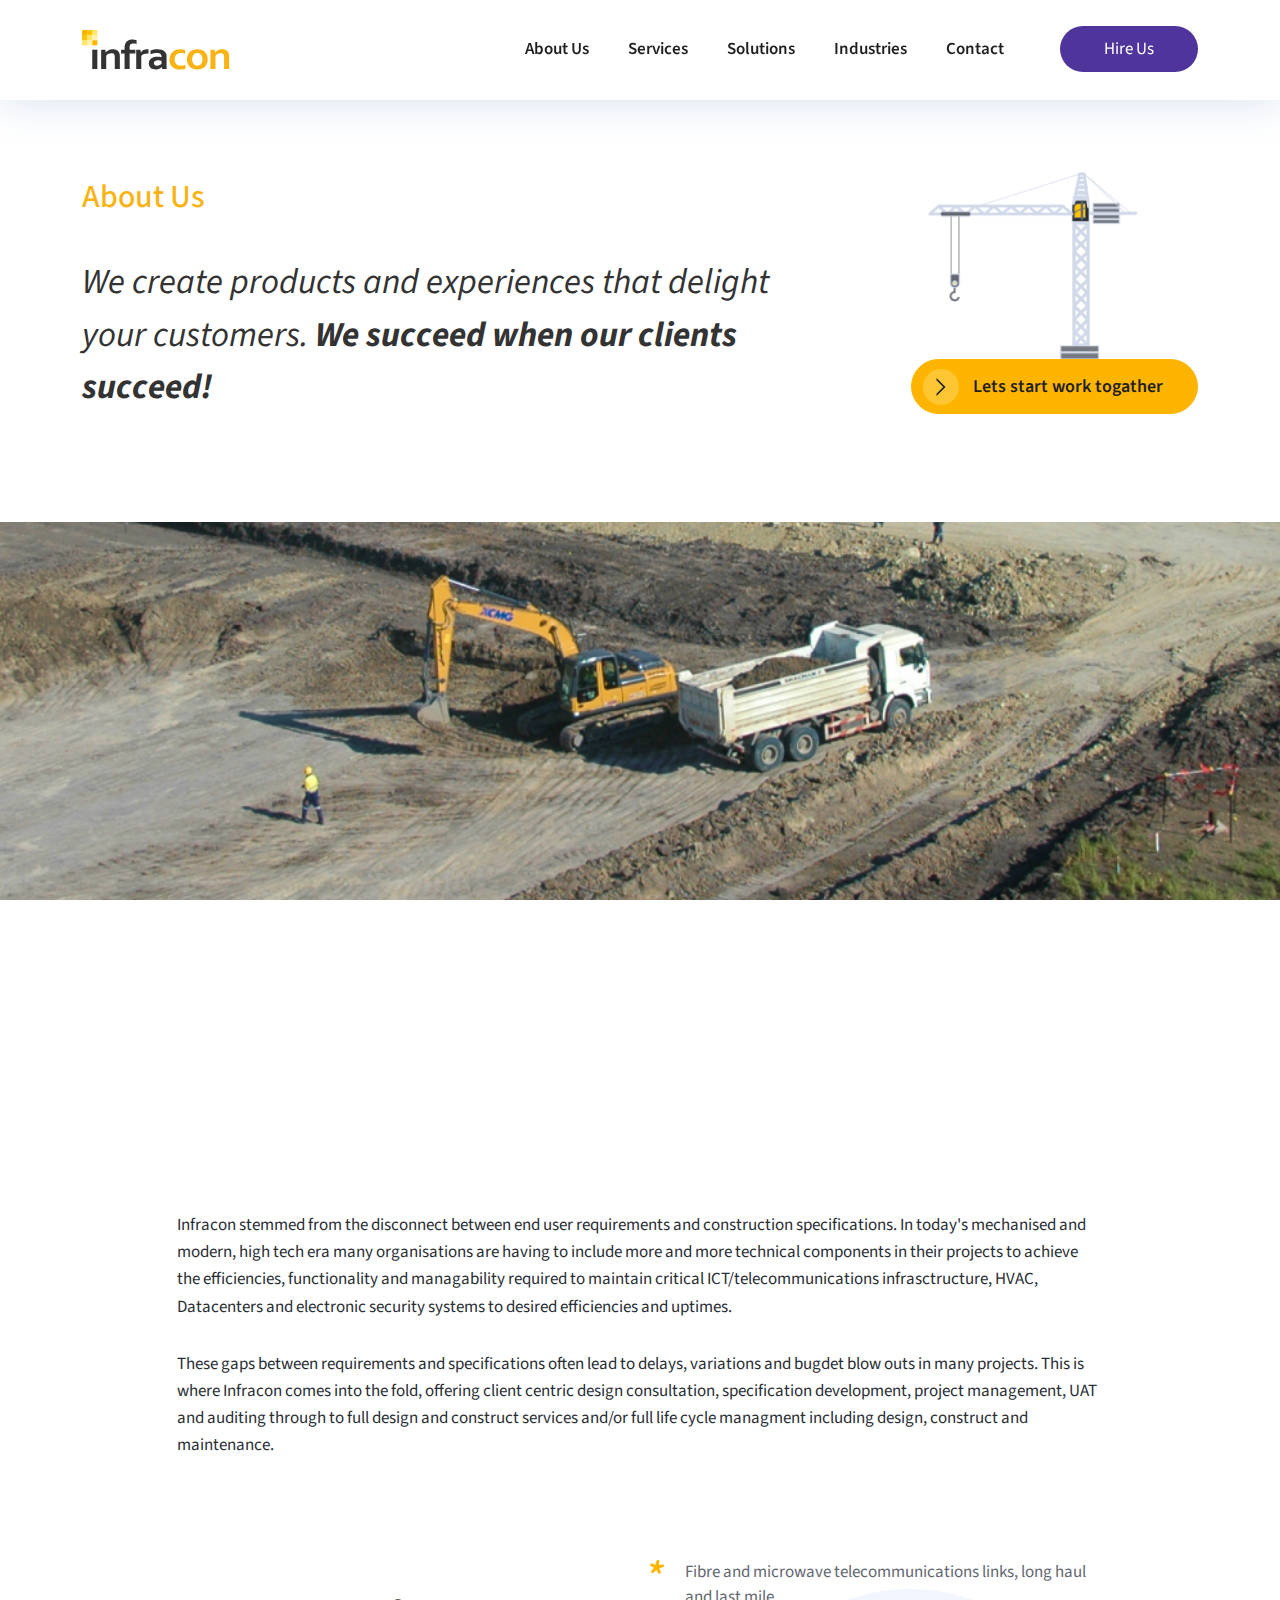
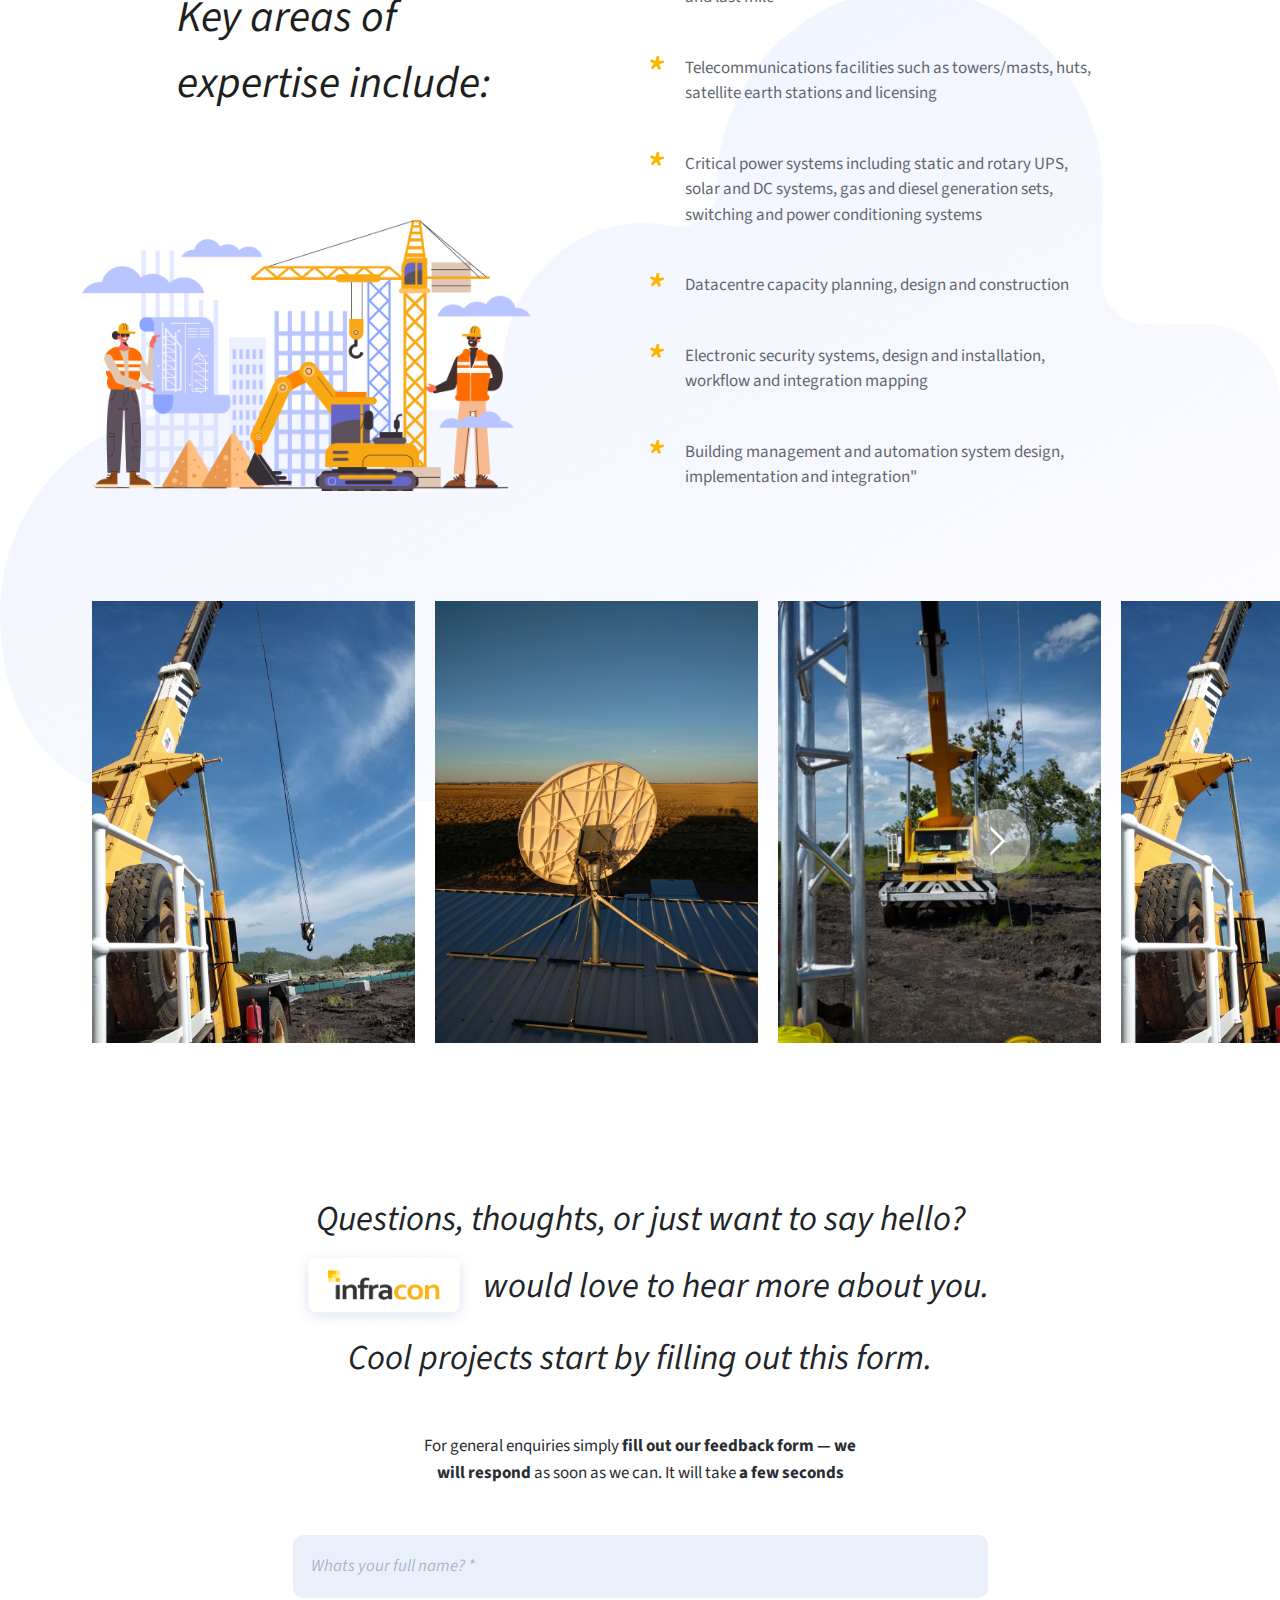
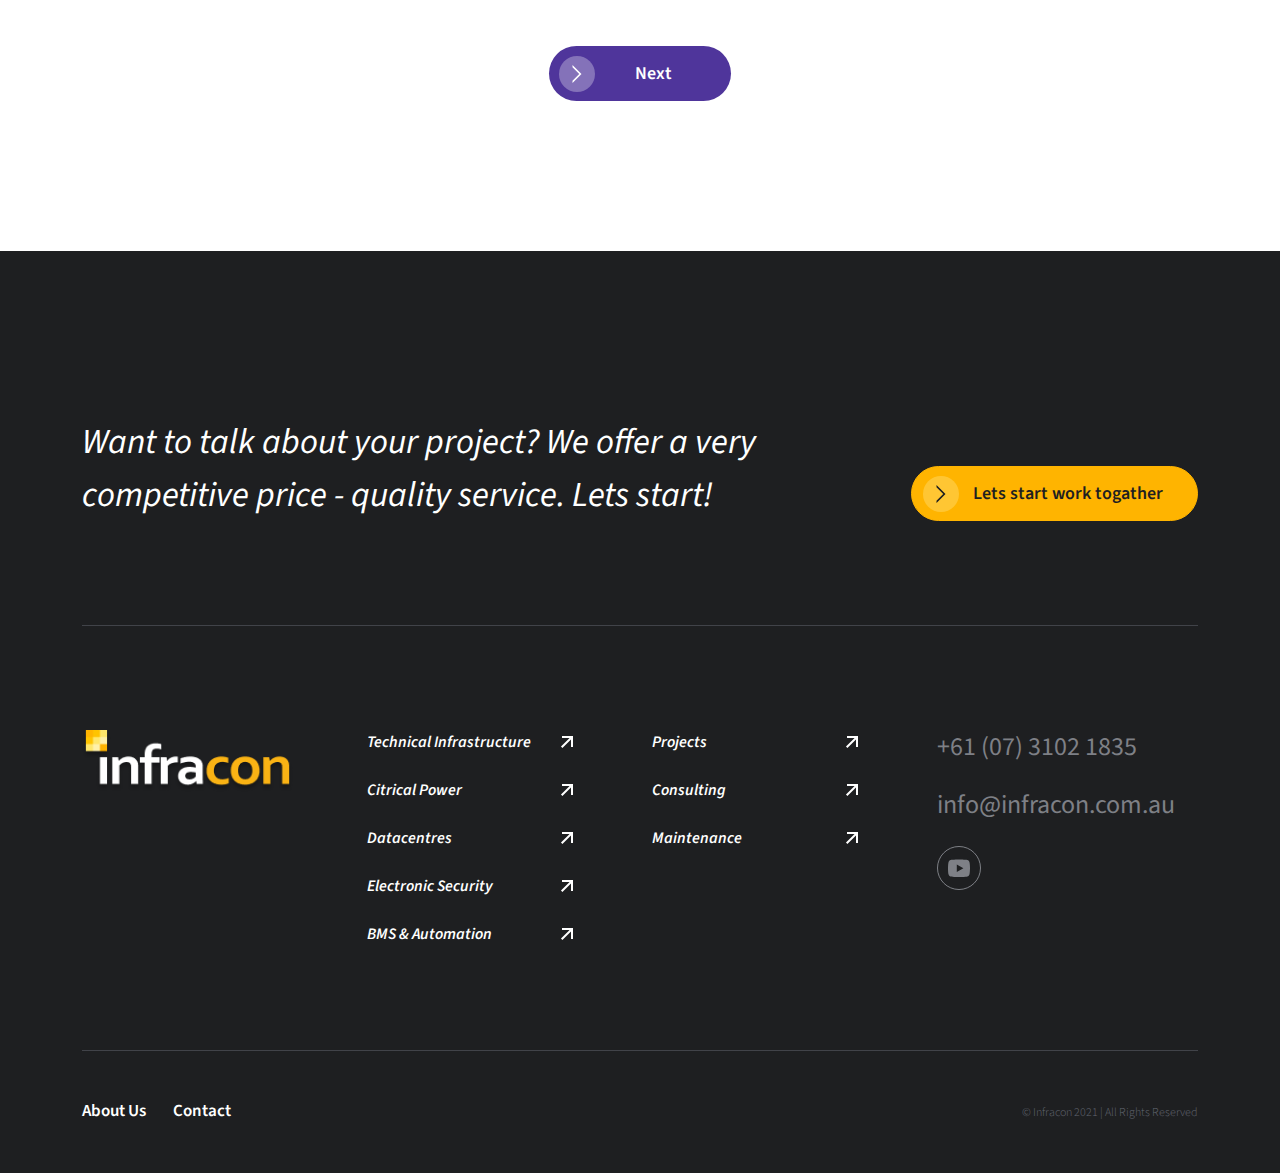
==== about.html @ 8c39ac5a "added sitemap" ====
<!DOCTYPE html>
<html lang="en">

<head>
  <meta charset="UTF-8">
  <meta http-equiv="X-UA-Compatible" content="IE=edge">
  <meta name="viewport" content="width=device-width, initial-scale=1.0">
  <title>Infracon</title>
  <link rel="stylesheet" href="css/bootstrap.min.css">
  <link rel="stylesheet" href="css/slick.css">
  <link rel="stylesheet" href="css/style.css">
</head>

<body id="top">

  <header class="header">
    <div class="container">
      <div class="row align-items-center">
        <div class="col-md-3 col-xl-4">
          <div class="header__logo">
            <a href="index.html">
              <img src="img/header_logo.svg" alt="logotype">
            </a>
          </div>
        </div>
        <div class="col-md-9 col-xl-8">
          <div class="menu__btn">
            <span class="menu__btn-line "></span>
          </div>
          <div class="header__right">
            <nav class="header__menu">
              <ul class="menu__list">
                <li><a href="about.html">About Us</a></li>
                <li class="menu-dropdown">
                  <a href="#">Services</a>
                  <ul class="dropdown-list">
                    <li>Services
                      <span>
                        We provide Technical Infrastructure Services. Effective work, visible results
                      </span>
                    </li>
                    <li><a href="#">Projects</a></li>
                    <li><a href="#">Consulting</a></li>
                    <li><a href="#">Maintenance</a></li>
                  </ul>
                </li>
                <li class="menu-dropdown">
                  <a href="#">Solutions</a>
                    <ul class="dropdown-list">
                      <li>
                        Solutions
                        <span>
                          We provide Technical Infrastructure Services. Effective work, visible results
                        </span>
                      </li>
                      <li><a href="#">Technical Infrastructure</a></li>
                      <li><a href="#">Citrical Power</a></li>
                      <li><a href="#">Datacentres</a></li>
                      <li><a href="#">Electronic Security</a></li>
                      <li><a href="#">BMS & Automation</a></li>
                    </ul>
                </li>
                <li class="menu-dropdown">
                  <a href="#">Industries</a>
                    <ul class="dropdown-list">
                      <li>Industries
                        <span>
                          We provide Technical Infrastructure Services. Effective work, visible results
                        </span>
                      </li>
                      <li><a href="#">Telco</a></li>
                      <li><a href="#">Government</a></li>
                      <li><a href="#">Facilities Management</a></li>
                      <li><a href="#">Construction</a></li>
                      <li><a href="#">Mining</a></li>
                    </ul>
                </li>
                <li><a href="contact.html">Contact</a></li>
              </ul>
            </nav>
            <div class="header__btn">
              <a href="#">Hire Us</a>
            </div>
          </div>
        </div>

      </div>

    </div>
  </header>

  <section class="about-main">
    <div class="container">
      <div class="about-main__info">
        <div class="row align-items-end">
          <div class="col-lg-8 col-xxl-9">
            <div class="about-main__title section__title">
              <h2>About us</h2>
            </div>
            <div class="about-main__subtitle section__subtitle">
              We create products and experiences that delight your customers. <b>We succeed when our clients
                succeed!</b>
            </div>
          </div>
          <div class="col-lg-4 col-xxl-3">
            <div class="about-main__btn">
              <img class="about-main__image" src="img/btn_img.png" alt="image">
              <a href="#" class="yellow-btn">
                <img src="img/arrow_btn_yellow.svg" alt="arrow">
                Lets start work togather
              </a>
            </div>
          </div>
        </div>
      </div>
    </div>
    <div class="about-main__bg" style="background-image: url(img/about-main__bg.jpg);">
    </div>
  </section>

<div class="about-info">
    <img src="img/about_info_pos.png" alt="img" class="about-info__pos">
    <div class="container">
      <div class="row justify-content-center">
        <div class="col-lg-10 col-xxl-8">
          <div class="about-info__text">
            <p>
              Infracon stemmed from the disconnect between end user requirements and construction specifications. In
              today's mechanised and modern, high tech era many organisations are having to include more and more
              technical components in their projects to achieve the efficiencies, functionality and managability
              required to maintain critical ICT/telecommunications infrasctructure, HVAC, Datacenters and electronic
              security systems to desired efficiencies and uptimes.
            </p>
            <p>
              These gaps between requirements and specifications often lead to delays, variations and bugdet blow outs
              in many projects.
              This is where Infracon comes into the fold, offering client centric design consultation, specification
              development, project management, UAT and auditing through to full design and construct services and/or
              full life cycle managment including design, construct and maintenance.
            </p>
          </div>
        </div>
      </div>
      <div class="row align-items-end">
        <div class="col-lg-1 col-xxl-2">
          <div class="about-info__img">
            <img src="img/about__info_img.png" alt="img">
          </div>
        </div>
        <div class="col-lg-10 col-xxl-8">
          <div class="about-info__content">
            <div class="about-info__title">
              <h2>Key areas of expertise include:</h2>
            </div>
            <div class="about-info__list">
              <ul>
                <li>
                  <svg width="14" height="14" viewBox="0 0 14 14" fill="none" xmlns="http://www.w3.org/2000/svg">
                    <path d="M2.64396 13.4847L0.823529 11.8098L3.94427 7.77301L0 5.53988L1.08359 3.30675L5.50464 4.72393L6.76161 0L9.27554 0.171779L8.92879 5.02454L13.6099 4.42331L14 6.82822L9.36223 8.33129L11.0093 12.7117L8.75542 14L6.28483 10.092L2.64396 13.4847Z" fill="#FFB400"/>
                    </svg>
                  <span>Fibre and microwave telecommunications links, long haul and last mile</span>
                </li>
                <li>
                  <svg width="14" height="14" viewBox="0 0 14 14" fill="none" xmlns="http://www.w3.org/2000/svg">
                    <path d="M2.64396 13.4847L0.823529 11.8098L3.94427 7.77301L0 5.53988L1.08359 3.30675L5.50464 4.72393L6.76161 0L9.27554 0.171779L8.92879 5.02454L13.6099 4.42331L14 6.82822L9.36223 8.33129L11.0093 12.7117L8.75542 14L6.28483 10.092L2.64396 13.4847Z" fill="#FFB400"/>
                    </svg>
                  <span>Telecommunications facilities such as towers/masts, huts, satellite earth stations and licensing</span>
                </li>
                <li>
                  <svg width="14" height="14" viewBox="0 0 14 14" fill="none" xmlns="http://www.w3.org/2000/svg">
                    <path d="M2.64396 13.4847L0.823529 11.8098L3.94427 7.77301L0 5.53988L1.08359 3.30675L5.50464 4.72393L6.76161 0L9.27554 0.171779L8.92879 5.02454L13.6099 4.42331L14 6.82822L9.36223 8.33129L11.0093 12.7117L8.75542 14L6.28483 10.092L2.64396 13.4847Z" fill="#FFB400"/>
                    </svg>
                  <span>Critical power systems including static and rotary UPS, solar and DC systems, gas and diesel generation sets, switching and power conditioning systems</span>
                </li>
                <li>
                  <svg width="14" height="14" viewBox="0 0 14 14" fill="none" xmlns="http://www.w3.org/2000/svg">
                    <path d="M2.64396 13.4847L0.823529 11.8098L3.94427 7.77301L0 5.53988L1.08359 3.30675L5.50464 4.72393L6.76161 0L9.27554 0.171779L8.92879 5.02454L13.6099 4.42331L14 6.82822L9.36223 8.33129L11.0093 12.7117L8.75542 14L6.28483 10.092L2.64396 13.4847Z" fill="#FFB400"/>
                    </svg>
                  <span>Datacentre capacity planning, design and construction</span>
                </li>
                <li>
                  <svg width="14" height="14" viewBox="0 0 14 14" fill="none" xmlns="http://www.w3.org/2000/svg">
                    <path d="M2.64396 13.4847L0.823529 11.8098L3.94427 7.77301L0 5.53988L1.08359 3.30675L5.50464 4.72393L6.76161 0L9.27554 0.171779L8.92879 5.02454L13.6099 4.42331L14 6.82822L9.36223 8.33129L11.0093 12.7117L8.75542 14L6.28483 10.092L2.64396 13.4847Z" fill="#FFB400"/>
                    </svg>
                  <span>Electronic security systems, design and installation, workflow and integration mapping</span>
                </li>
                <li>
                  <svg width="14" height="14" viewBox="0 0 14 14" fill="none" xmlns="http://www.w3.org/2000/svg">
                    <path d="M2.64396 13.4847L0.823529 11.8098L3.94427 7.77301L0 5.53988L1.08359 3.30675L5.50464 4.72393L6.76161 0L9.27554 0.171779L8.92879 5.02454L13.6099 4.42331L14 6.82822L9.36223 8.33129L11.0093 12.7117L8.75542 14L6.28483 10.092L2.64396 13.4847Z" fill="#FFB400"/>
                    </svg>
                  <span>Building management and automation system design, implementation and integration"</span>
                </li>
              </ul>
            </div>
          </div>
        </div>
      </div>
    </div>
  </div>

  <section class="about-info__slider">
    <div class="slider__wrapper">
      <div class="slider__inner">
        <div class="slider__item">
          <a href="#">
            <img src="img/slider_item1.jpg" alt="image">
          </a>
        </div>
        <div class="slider__item">
          <a href="#">
            <img src="img/slider_item2.jpg" alt="image">
          </a>
        </div>
        <div class="slider__item">
          <a href="#">
            <img src="img/slider_item3.jpg" alt="image">
          </a>
        </div>
        <div class="slider__item">
          <a href="#">
            <img src="img/slider_item1.jpg" alt="image">
          </a>
        </div>
        <div class="slider__item">
          <a href="#">
            <img src="img/slider_item2.jpg" alt="image">
          </a>
        </div>
        <div class="slider__item">
          <a href="#">
            <img src="img/slider_item3.jpg" alt="image">
          </a>
        </div>
        <div class="slider__item">
          <a href="#">
            <img src="img/slider_item1.jpg" alt="image">
          </a>
        </div>
        <div class="slider__item">
          <a href="#">
            <img src="img/slider_item2.jpg" alt="image">
          </a>
        </div>
        <div class="slider__item">
          <a href="#">
            <img src="img/slider_item3.jpg" alt="image">
          </a>
        </div>
        <div class="slider__item">
          <a href="#">
            <img src="img/slider_item1.jpg" alt="image">
          </a>
        </div>
        <div class="slider__item">
          <a href="#">
            <img src="img/slider_item2.jpg" alt="image">
          </a>
        </div>
        <div class="slider__item">
          <a href="#">
            <img src="img/slider_item3.jpg" alt="image">
          </a>
        </div>
      </div>
    </div>
  </section>

<section class="about-contact">
    <div class="container">
      <div class="about-contact__inner">
        <div class="about-contact__subtitle section__subtitle">
          Questions, thoughts, or just want to say hello? 
          <img src="img/about_logo.png" alt="logotype" class="about__logo">
          would love to hear more about you. Cool projects start by filling out this form.
        </div>
        <div class="about-contact__text">
          For general enquiries simply <b>fill out our feedback form — we will respond</b> as soon as we can. It will take <b>a few seconds</b>
        </div>
        <div class="about-contact__form">
          <form action="">
            <input type="text" placeholder="Whats your full name? *">
            <button class="about-contact__btn">
              <img src="img/arrow_btn_violet.svg" alt="arrow">
              Next
            </button>
          </form>
        </div>
      </div>
    </div>
  </section> 


  <section class="footer">
    <div class="container">
      <div class="footer__info">
        <div class="row align-items-end">
          <div class="col-lg-8 col-xxl-9">
            <div class="footer__subtitle section__subtitle">
              Want to talk about your project? We offer a very competitive price - quality service. Lets start!
            </div>
          </div>
          <div class="col-lg-4 col-xxl-3">
            <div class="footer__btn">
              <a href="#" class="yellow-btn">
                <img src="img/arrow_btn_yellow.svg" alt="arrow">
                Lets start work togather
              </a>
            </div>
          </div>
        </div>
      </div>
      <div class="footer__content">
        <div class="row ">
          <div class="col-sm-6 col-lg-3">
            <div class="footer__logo">
              <a href="index.html">
                <img src="img/footer_logo.png" alt="logo">
              </a>
            </div>
          </div>
          <div class="col-sm-6 col-lg-3">
            <ul class="footer__solutions">
              <li>
                <a href="#">Technical Infrastructure
                  <svg width="24" height="24" viewBox="0 0 24 24" fill="none" xmlns="http://www.w3.org/2000/svg">
                    <path d="M16.0054 9.414L7.39838 18.021L5.98438 16.607L14.5904 8H7.00538V6H18.0054V17H16.0054V9.414Z"
                      fill="white" />
                  </svg>
                </a>
              </li>
              <li>
                <a href="#">Citrical Power
                  <svg width="24" height="24" viewBox="0 0 24 24" fill="none" xmlns="http://www.w3.org/2000/svg">
                    <path d="M16.0054 9.414L7.39838 18.021L5.98438 16.607L14.5904 8H7.00538V6H18.0054V17H16.0054V9.414Z"
                      fill="white" />
                  </svg>
                </a>
              </li>
              <li>
                <a href="#">Datacentres
                  <svg width="24" height="24" viewBox="0 0 24 24" fill="none" xmlns="http://www.w3.org/2000/svg">
                    <path d="M16.0054 9.414L7.39838 18.021L5.98438 16.607L14.5904 8H7.00538V6H18.0054V17H16.0054V9.414Z"
                      fill="white" />
                  </svg>
                </a>
              </li>
              <li>
                <a href="#">Electronic Security
                  <svg width="24" height="24" viewBox="0 0 24 24" fill="none" xmlns="http://www.w3.org/2000/svg">
                    <path d="M16.0054 9.414L7.39838 18.021L5.98438 16.607L14.5904 8H7.00538V6H18.0054V17H16.0054V9.414Z"
                      fill="white" />
                  </svg>
                </a>
              </li>
              <li>
                <a href="#"> BMS & Automation
                  <svg width="24" height="24" viewBox="0 0 24 24" fill="none" xmlns="http://www.w3.org/2000/svg">
                    <path d="M16.0054 9.414L7.39838 18.021L5.98438 16.607L14.5904 8H7.00538V6H18.0054V17H16.0054V9.414Z"
                      fill="white" />
                  </svg>
                </a>
              </li>
            </ul>
          </div>
          <div class="col-sm-6 col-lg-3 ">
            <ul class="footer__services">
              <li>
                <a href="#">Projects
                  <svg width="24" height="24" viewBox="0 0 24 24" fill="none" xmlns="http://www.w3.org/2000/svg">
                    <path d="M16.0054 9.414L7.39838 18.021L5.98438 16.607L14.5904 8H7.00538V6H18.0054V17H16.0054V9.414Z"
                      fill="white" />
                  </svg>
                </a>
              </li>
              <li>
                <a href="#">Consulting
                  <svg width="24" height="24" viewBox="0 0 24 24" fill="none" xmlns="http://www.w3.org/2000/svg">
                    <path d="M16.0054 9.414L7.39838 18.021L5.98438 16.607L14.5904 8H7.00538V6H18.0054V17H16.0054V9.414Z"
                      fill="white" />
                  </svg>
                </a>
              </li>
              <li>
                <a href="#"> Maintenance
                  <svg width="24" height="24" viewBox="0 0 24 24" fill="none" xmlns="http://www.w3.org/2000/svg">
                    <path d="M16.0054 9.414L7.39838 18.021L5.98438 16.607L14.5904 8H7.00538V6H18.0054V17H16.0054V9.414Z"
                      fill="white" />
                  </svg>
                </a>
              </li>
            </ul>
          </div>
          <div class="col-sm-6 col-lg-3">
            <div class="footer__contacts">
              <div class="footer__phone">
                <a href="tel:+610731021835">+61 (07) 3102 1835</a>
              </div>
              <div class="footer__mail">
                <a href="mailto:info@infracon.com.au">info@infracon.com.au</a>
              </div>
              <div class="footer__social">
                <a href="#" class="footer__youtube">
                  <svg width="44" height="44" viewBox="0 0 44 44" fill="none" xmlns="http://www.w3.org/2000/svg">
                    <g clip-path="url(#clip0_28:1164)">
                      <path
                        d="M32.4973 16.1926C33 18.1528 33 22.2448 33 22.2448C33 22.2448 33 26.3368 32.4973 28.297C32.2179 29.3805 31.4006 30.233 30.3655 30.5212C28.4856 31.0448 22 31.0448 22 31.0448C22 31.0448 15.5177 31.0448 13.6345 30.5212C12.595 30.2286 11.7788 29.3772 11.5027 28.297C11 26.3368 11 22.2448 11 22.2448C11 22.2448 11 18.1528 11.5027 16.1926C11.7821 15.1091 12.5994 14.2566 13.6345 13.9684C15.5177 13.4448 22 13.4448 22 13.4448C22 13.4448 28.4856 13.4448 30.3655 13.9684C31.405 14.261 32.2212 15.1124 32.4973 16.1926ZM19.8 26.0948L26.4 22.2448L19.8 18.3948V26.0948Z"
                        fill="#7E8086" />
                    </g>
                    <circle cx="22" cy="22" r="21.5" stroke="#7E8086" />
                    <defs>
                      <clipPath id="clip0_28:1164">
                        <rect width="29.3333" height="29.3333" fill="white" transform="translate(7.33203 7.3335)" />
                      </clipPath>
                    </defs>
                  </svg>
                </a>
              </div>
            </div>

          </div>
        </div>
      </div>
      <div class="footer__copy">
        <div class="footer__copy-links">
          <a href="about.html">About Us</a>
          <a href="contact.html">Contact</a>
        </div>
        <div class="footer__copy-text">
          <span>© Infracon 2021 | All Rights Reserved</span>
        </div>
      </div>

    </div>

  </section>


  <div class="back-top">
    <a href="#top">
      <img src="img/arrow__up.svg" alt="up">
    </a>
  </div>




  <script src="js/jquery.js"></script>
  <script src="js/slick.min.js"></script>
  <script src="js/main.js"></script>
</body>

</html>
---- css/style.css ----
@import url("https://fonts.googleapis.com/css2?family=Oswald:wght@400;600&family=Source+Sans+Pro:ital,wght@0,400;0,600;0,700;1,400&display=swap");html{-webkit-box-sizing:border-box;box-sizing:border-box}*,:after,:before{-webkit-box-sizing:inherit;box-sizing:inherit}body,html{height:100%}a{text-decoration:none}button:focus,input:focus{outline:transparent}li,ul{margin:0;padding:0;list-style:none}h1,h2,h3,h4,h5,h6,li,ol,p,ul{margin:0;padding:0}body{position:relative;overflow-x:hidden;min-width:320px;max-width:100vw;font-family:"Source Sans Pro",sans-serif;font-style:normal;font-weight:normal;background:#fff}.section__title{font-weight:600;font-size:24px;line-height:36px;color:#fab314;text-transform:capitalize}.section__subtitle{font-style:italic;font-weight:normal;font-size:44px;line-height:160%}.yellow-btn{font-weight:600;font-size:18px;line-height:150%;color:#1e1f21;padding:13px 34px 13px 61px;background:#ffb400;border:1px solid #ffb400;-webkit-box-sizing:border-box;box-sizing:border-box;border-radius:50px;position:relative;-webkit-transition:0.3s;transition:0.3s}.yellow-btn:hover{color:#1e1f21;background:rgba(255,180,0,0.8)}.yellow-btn img{position:absolute;left:11px;top:9px;width:36px;height:36px}.violet-btn{font-weight:600;font-size:18px;line-height:150%;color:#fff;padding:13px 34px 13px 61px;background:#585191;border:1px solid #585191;-webkit-box-sizing:border-box;box-sizing:border-box;border-radius:50px;position:relative;-webkit-transition:0.3s;transition:0.3s}.violet-btn:hover{color:#fff;background:rgba(88,81,145,0.8)}.violet-btn img{position:absolute;left:11px;top:9px;width:36px;height:36px}.header{height:100px;display:-webkit-box;display:-ms-flexbox;display:flex;-webkit-box-align:center;-ms-flex-align:center;align-items:center;background-color:#fff;-webkit-filter:drop-shadow(0px 4px 20px rgba(16,77,158,0.15));filter:drop-shadow(0px 4px 20px rgba(16,77,158,0.15));position:relative;z-index:90}.header__logo img{width:148px;height:auto}.menu__btn{display:none}.header__menu{padding-right:56px}.header__right{display:-webkit-box;display:-ms-flexbox;display:flex;-webkit-box-pack:end;-ms-flex-pack:end;justify-content:flex-end;-webkit-box-align:center;-ms-flex-align:center;align-items:center}.menu__list li{display:inline-block}.menu__list li+li{padding-left:36px}.menu__list li a{font-weight:600;font-size:17px;line-height:150%;color:#1e1f21;-webkit-transition:0.3s;transition:0.3s}.menu__list li a:hover{color:#4f359b}.header__btn a{font-size:17px;line-height:150%;color:#ffffff;padding:11px 44px;background:#4f359b;-webkit-box-sizing:border-box;box-sizing:border-box;border-radius:25px;-webkit-transition:0.3s;transition:0.3s;position:relative;z-index:4}.header__btn a:hover{opacity:0.7}.menu-dropdown{position:relative}.menu-dropdown .dropdown-list{display:none;padding:40px 35px 20px;background:#ffffff;width:300px;height:auto;overflow:hidden;position:absolute;z-index:3;top:20px;left:0;font-weight:600;font-size:17px;line-height:150%;color:#1e1f21;-webkit-transition:0.6s;transition:0.6s;cursor:default}.menu-dropdown .dropdown-list:hover{display:block}.menu-dropdown .dropdown-list a{font-weight:600;font-size:17px;line-height:150%;color:#1e1f21}.menu-dropdown .dropdown-list span{cursor:default;display:block;font-size:14px;line-height:150%;color:#636771;border-bottom:1px solid #636771;padding:12px 0}.menu-dropdown .dropdown-list li{display:block}.menu-dropdown .dropdown-list li+li{padding-top:20px;padding-left:0}.menu-dropdown:hover .dropdown-list{display:block}.main__bg-slider{width:100%}.main__bg-slider img{width:100%;height:700px}.main{position:relative;z-index:2}.content__slider-wrapper{position:absolute;top:0;left:50%;-webkit-transform:translateX(-50%);transform:translateX(-50%)}.main__item{width:100%;background-size:cover;background-repeat:no-repeat;height:700px;padding-top:173px}.main__item-title h1{font-weight:bold;font-size:84px;line-height:140%;color:#ffffff;max-width:577px}.main__item-box{display:-webkit-box;display:-ms-flexbox;display:flex;-webkit-box-pack:end;-ms-flex-pack:end;justify-content:flex-end}.main__box-wrapper{width:100%;max-width:455px}.main__item-text{font-weight:600;font-size:22px;line-height:33px;color:#ffffff;margin-bottom:36px}.main__item-links{width:100%;display:-webkit-box;display:-ms-flexbox;display:flex;-webkit-box-pack:justify;-ms-flex-pack:justify;justify-content:space-between}.main__item-contact{font-weight:600;font-size:18px;line-height:150%;color:#ffffff;padding:12px 45px;border:1px solid #ffffff;border-radius:50px;-webkit-transition:0.3s;transition:0.3s}.main__item-contact:hover{color:#fff;background-color:rgba(255,255,255,0.3)}.slick-dots{position:absolute;bottom:0;left:0;height:50px}.slick-dots li{display:inline-block;position:relative;width:20px;height:20px}.slick-dots li+li{margin-left:20px}.slick-dots li button{opacity:0}.slick-dots li:after{position:absolute;content:"";width:7px;height:7px;top:50%;left:50%;background-color:rgba(255,255,255,0.5);border-radius:50%;cursor:pointer}.slick-dots .slick-active:after{background-color:white}.slick-dots .slick-active:before{content:"";position:absolute;top:3px;left:3px;width:21px;height:21px;border-radius:50%;border:2px solid #fff;border-right:2px solid rgba(255,255,255,0.5);-webkit-transform:rotate(-45deg);transform:rotate(-45deg)}.services{padding-top:60px;background:#ffffff;position:relative}.services__position{position:absolute;top:-450px;left:0}.services__inner{text-align:center}.services__title{margin-bottom:40px}.services__subtitle{color:#000000}.services__item{max-width:453px;width:100%;height:520px;background:#ffffff;-webkit-box-shadow:0px 4px 20px rgba(16,77,158,0.15);box-shadow:0px 4px 20px rgba(16,77,158,0.15);text-align:center}.services__item-img{height:275px;display:-webkit-box;display:-ms-flexbox;display:flex;-webkit-box-align:end;-ms-flex-align:end;align-items:flex-end;-webkit-box-pack:center;-ms-flex-pack:center;justify-content:center;margin-bottom:65px}.services__item-img img{max-width:280px;height:auto}.services__item-name{font-family:"Oswald",sans-serif;font-style:normal;font-weight:500;font-size:28px;line-height:42px;color:#000000;margin-bottom:42px}.services__item-btn a{padding:11px 72px;font-weight:600;font-size:17px;line-height:150%;color:#4f359b;border:1px solid #4f359b;border-radius:25px;-webkit-transition:0.3s;transition:0.3s}.services__item-btn a:hover{background:#4f359b;color:#fff}.item__wrapper{position:relative;height:520px}.item:nth-child(2n) .services__item{position:absolute;top:75px}.item:nth-child(odd) .services__item{position:absolute;top:180px}.solutions{padding-top:300px;padding-bottom:65px;background-color:#eaf0f9}.solutions__info{margin-bottom:85px;min-height:214px}.solutions__title{margin-bottom:40px}.solutions__subtitle{max-width:1020px;color:#585191}.solutions__btn{height:214px;display:-webkit-box;display:-ms-flexbox;display:flex;-webkit-box-align:end;-ms-flex-align:end;align-items:end;-webkit-box-pack:end;-ms-flex-pack:end;justify-content:end}.solutions__item{padding-left:28px;position:relative;margin-bottom:55px;max-width:453px}.solutions__item:before{content:"";position:absolute;top:12px;left:0;width:12px;height:12px;border:2px solid #ffc400}.solutions__item-title{font-family:"Oswald",sans-serif;font-style:normal;font-weight:normal;font-size:24px;line-height:150%;color:#292d34;margin-bottom:24px}.solutions__item-text{font-size:16px;line-height:150%;color:#636771;margin-bottom:24px}.solutions__item-btn{display:-webkit-box;display:-ms-flexbox;display:flex;-webkit-box-align:center;-ms-flex-align:center;align-items:center;-webkit-box-pack:justify;-ms-flex-pack:justify;justify-content:space-between}.solutions__item-btn:hover img{-webkit-transform:rotate(45deg);transform:rotate(45deg)}.solutions__item-btn:hover span{opacity:0.7}.solutions__item-btn img{width:24px;height:24px;background-repeat:no-repeat;background-size:cover;-webkit-transition:all 0.3s;transition:all 0.3s}.solutions__item-btn span{font-weight:700;font-size:16px;line-height:150%;color:#585191;-webkit-transition:all 0.3s;transition:all 0.3s}.slider{background-color:#eaf0f9;position:relative}.slider:after{content:"";position:absolute;width:100%;height:275px;bottom:0px;background-color:#fff}.slider__inner{position:relative;z-index:3}.slider__item a{width:453px}.slider__item img{width:100%;height:auto;padding:0 10px;background-size:cover}.slider_next{position:absolute;outline:none;border:none;top:45%;right:20%;width:84px;height:84px;z-index:5;background:none;background-image:url(../img/arrow.png)}.about{background-color:#fff}.about__inner{padding:120px 0;text-align:center;max-width:937px;margin:0 auto}.about__title{margin-bottom:36px}.about__subtitle{color:#000000;margin-bottom:35px}.about__subtitle img{float:inherit;width:184px;height:auto}.about__text{margin-bottom:84px;font-size:17px;line-height:160%;color:#000000}.about__btn a{font-weight:600;font-size:17px;line-height:150%;color:#4f359b;border:1px solid #4f359b;padding:11px 67px;border-radius:25px;margin:0 auto;-webkit-transition:0.3s;transition:0.3s}.about__btn a:hover{background:#4f359b;color:#fff}.industries{padding-bottom:120px}.industries__info{margin-bottom:85px;min-height:214px}.industries__title{margin-bottom:40px}.industries__subtitle{max-width:1020px;color:#333333}.industries__btn{height:214px;display:-webkit-box;display:-ms-flexbox;display:flex;-webkit-box-align:end;-ms-flex-align:end;align-items:end;-webkit-box-pack:end;-ms-flex-pack:end;justify-content:end}.industries__content{display:-webkit-box;display:-ms-flexbox;display:flex;-ms-flex-wrap:wrap;flex-wrap:wrap}.industries__item{text-align:center;width:20%;border-left:1px solid rgba(99,103,113,0.2)}.industries__item .industries__item-link{-webkit-transition:0.3s;transition:0.3s}.industries__item:last-child{border-right:1px solid rgba(99,103,113,0.2)}.industries__item:hover .industries__item-link{-webkit-transform:rotate(45deg);transform:rotate(45deg)}.industries__item-img{margin-bottom:36px}.industries__item-img img{width:64px;height:auto;margin:0 auto}.industries__item-name{font-weight:bold;font-size:21px;line-height:150%;color:#1e1f21;margin-bottom:23px}.industries__item-link img{width:24px;height:auto}.footer{padding-top:130px;background:#1e1f21}.footer__info{margin-bottom:104px}.footer__subtitle{color:#ffffff;max-width:1000px}.footer__btn{height:140px;display:-webkit-box;display:-ms-flexbox;display:flex;-webkit-box-align:end;-ms-flex-align:end;align-items:end;-webkit-box-pack:end;-ms-flex-pack:end;justify-content:end}.footer__content{padding:104px 0;border-top:1px solid rgba(99,103,113,0.5);border-bottom:1px solid rgba(99,103,113,0.5)}.footer__logo img{width:211px;height:auto;background-size:cover}.footer__services,.footer__solutions{width:212px}.footer__services li+li,.footer__solutions li+li{padding-top:24px}.footer__services a,.footer__solutions a{width:100%;display:-webkit-box;display:-ms-flexbox;display:flex;-webkit-box-pack:justify;-ms-flex-pack:justify;justify-content:space-between;font-style:italic;font-weight:600;font-size:16px;line-height:150%;color:#ffffff;-webkit-transition:0.3s;transition:0.3s}.footer__services a:hover,.footer__solutions a:hover{color:#7d6f86}.footer__services a:hover svg path,.footer__solutions a:hover svg path{fill:#7d6f86}.footer__services img,.footer__solutions img{width:24px;height:24px}.footer__contacts a{font-size:34px;line-height:150%;color:#7e8086;-webkit-transition:0.3s;transition:0.3s}.footer__contacts a:hover{color:#7d6f86}.footer__mail,.footer__phone{margin-bottom:24px}.footer__youtube{-webkit-transition:0.3s;transition:0.3s}.footer__youtube:hover svg path{fill:#7d6f86}.footer__youtube:hover svg circle{stroke:#7d6f86}.footer__copy{padding:48px 0;display:-webkit-box;display:-ms-flexbox;display:flex;-webkit-box-pack:justify;-ms-flex-pack:justify;justify-content:space-between}.footer__copy a{font-weight:600;font-size:17px;line-height:150%;color:#ffffff;-webkit-transition:0.3s;transition:0.3s}.footer__copy a+a{padding-left:24px}.footer__copy a:hover{color:#7d6f86}.footer__copy span{font-weight:300;font-size:12px;line-height:150%;color:#636771}.back-top{position:fixed;z-index:99;bottom:40px;right:70px;display:none}.about-main{padding:78px 0 0px}.about-main__info{margin-bottom:108px;min-height:214px}.about-main__title{margin-bottom:40px}.about-main__subtitle{max-width:1020px;color:#333333}.about-main__btn{height:214px;display:-webkit-box;display:-ms-flexbox;display:flex;-webkit-box-align:end;-ms-flex-align:end;align-items:end;-webkit-box-pack:end;-ms-flex-pack:end;justify-content:end;position:relative}.about-main__image{position:absolute;bottom:54px;right:60px;width:210px;height:auto}.about-main__bg{background-attachment:fixed,fixed;width:100%;height:600px;background-repeat:no-repeat;background-size:cover;background-position:center}.about-info{padding:108px 0 120px;position:relative}.about-info .about-info__pos{position:absolute;width:100%;height:auto;bottom:-400px;left:0}.about-info__text{margin-bottom:130px}.about-info__text p{font-size:17px;line-height:160%;color:#292d34}.about-info__text p:first-child{margin-bottom:30px}.about-info__img{position:relative}.about-info__img img{width:542px;background-size:cover}.about-info__content{width:100%;display:-webkit-box;display:-ms-flexbox;display:flex;-webkit-box-pack:justify;-ms-flex-pack:justify;justify-content:space-between}.about-info__title{padding-top:25px;max-width:330px;color:#1e1f21}.about-info__title h2{font-style:italic;font-weight:normal;font-size:44px;line-height:150%}.about-info__list{width:453px}.about-info__list li{width:100%;padding-left:35px;position:relative}.about-info__list li svg{position:absolute;top:0;left:0}.about-info__list li+li{margin-top:50px}.about-info__list span{font-size:17px;line-height:150%;color:#636771}.about-info__slider{background-color:#fff}.about-contact{padding:150px 0}.about-contact__inner{max-width:900px;margin:0 auto;text-align:center}.about-contact__subtitle{margin-bottom:48px;line-height:140%}.about-contact__subtitle img{float:inherit;width:184px;height:auto}.about-contact__text{font-size:17px;line-height:160%;color:#292d34;margin:0 auto 48px;max-width:450px}.about-contact__form{max-width:695px;margin:0 auto;width:100%}.about-contact__form input{width:100%;padding:18px;font-style:italic;font-weight:normal;font-size:17px;line-height:160%;background:#eaf0f9;border-radius:10px;border:none;margin-bottom:48px}.about-contact__form input::-webkit-input-placeholder{color:rgba(60,87,126,0.4)}.about-contact__form input::-moz-placeholder{color:rgba(60,87,126,0.4)}.about-contact__form input:-ms-input-placeholder{color:rgba(60,87,126,0.4)}.about-contact__form input::-ms-input-placeholder{color:rgba(60,87,126,0.4)}.about-contact__form input::placeholder{color:rgba(60,87,126,0.4)}.about-contact__form input:focus::-webkit-input-placeholder{opacity:0}.about-contact__form input:focus::-moz-placeholder{opacity:0}.about-contact__form input:focus:-ms-input-placeholder{opacity:0}.about-contact__form input:focus::-ms-input-placeholder{opacity:0}.about-contact__form input:focus::placeholder{opacity:0}.about-contact__btn{background:#4f359b;border:1px solid #4f359b;-webkit-box-sizing:border-box;box-sizing:border-box;border-radius:30px;font-weight:600;font-size:18px;line-height:150%;color:#ffffff;padding:14px 59px 14px 86px;border:none;position:relative;-webkit-transition:0.3s;transition:0.3s}.about-contact__btn img{position:absolute;left:10px;top:10px}.about-contact__btn:hover{color:#fff;background:rgba(88,81,145,0.8)}.contact-main{width:100%;height:auto;background-size:cover;background-position:center}.contact-main__inner{padding:127px 0 100px}.contact-main__title{margin-bottom:37px}.contact-main__subtitle{max-width:574px;color:#ffffff}.contact-info{padding:90px 0 120px}.contact-info__text{font-style:italic;font-weight:600;font-size:15px;line-height:160%;color:#4f359b;display:block;margin-bottom:10px;cursor:default}.contact-info__email,.contact-info__phone{margin-bottom:48px}.contact-info__email a,.contact-info__phone a{font-weight:600;font-size:24px;line-height:150%;color:#1e1f21;-webkit-transition:0.3s;transition:0.3s}.contact-info__email a:hover,.contact-info__phone a:hover{color:#4f359b}.contact-info__location p{font-weight:600;font-size:24px;line-height:150%;color:#1e1f21}.contact-info__link:hover svg path{fill:#4f359b}.contact-info__link:hover svg circle{stroke:#4f359b}.contact-info__wrapper{width:100%;position:relative}.contact-info__form{position:absolute;bottom:-230px;width:100%;background-color:#fff;padding:92px 102px 96px;-webkit-box-shadow:0px 0px 5px rgba(16,77,158,0.05),0px 4px 25px rgba(16,77,158,0.1),0px 4px 80px rgba(16,77,158,0.08);box-shadow:0px 0px 5px rgba(16,77,158,0.05),0px 4px 25px rgba(16,77,158,0.1),0px 4px 80px rgba(16,77,158,0.08)}.contact-info__form form{text-align:center}.contact-info__form input{margin-bottom:20px;background:#eaf0f9;padding:18px;width:100%;display:block;border:none}.contact-info__form input::-webkit-input-placeholder{color:#3c577e;opacity:0.4}.contact-info__form input::-moz-placeholder{color:#3c577e;opacity:0.4}.contact-info__form input:-ms-input-placeholder{color:#3c577e;opacity:0.4}.contact-info__form input::-ms-input-placeholder{color:#3c577e;opacity:0.4}.contact-info__form input::placeholder{color:#3c577e;opacity:0.4}.contact-info__form input:focus::-webkit-input-placeholder{opacity:0}.contact-info__form input:focus::-moz-placeholder{opacity:0}.contact-info__form input:focus:-ms-input-placeholder{opacity:0}.contact-info__form input:focus::-ms-input-placeholder{opacity:0}.contact-info__form input:focus::placeholder{opacity:0}.contact-info__form textarea{width:100%;background:#eaf0f9;padding:18px;height:168px;margin-bottom:57px;border:none;resize:none}.contact-info__form textarea:focus-visible{outline:none}.contact-info__form textarea::-webkit-input-placeholder{color:#3c577e;opacity:0.4}.contact-info__form textarea::-moz-placeholder{color:#3c577e;opacity:0.4}.contact-info__form textarea:-ms-input-placeholder{color:#3c577e;opacity:0.4}.contact-info__form textarea::-ms-input-placeholder{color:#3c577e;opacity:0.4}.contact-info__form textarea::placeholder{color:#3c577e;opacity:0.4}.contact-info__form textarea:focus::-webkit-input-placeholder{opacity:0}.contact-info__form textarea:focus::-moz-placeholder{opacity:0}.contact-info__form textarea:focus:-ms-input-placeholder{opacity:0}.contact-info__form textarea:focus::-ms-input-placeholder{opacity:0}.contact-info__form textarea:focus::placeholder{opacity:0}.contact-info__pos{position:absolute;top:54px;right:22px;width:137px;height:auto}.contact-info__title{font-weight:600;font-size:24px;line-height:150%;color:#000000;margin-bottom:36px}.contact-info__btn{background:#ffb400;border:1px solid #ffb400;border-radius:30px;font-weight:600;font-size:18px;line-height:150%;color:#1e1f21;padding:14px 59px 14px 86px;border:none;position:relative;-webkit-transition:0.3s;transition:0.3s}.contact-info__btn img{position:absolute;left:10px;top:10px}.contact-info__btn:hover{color:#1e1f21;background:rgba(255,180,0,0.8)}@media (min-width:1500px){.container{max-width:1450px}}@media (max-width:1399.8px){.contact-main__subtitle{max-width:480px}.contact-info__form{padding:60px 100px}.about-contact__inner{max-width:740px}.about-info__img img{width:450px}.about-info{padding:90px 0 110px}.about-info__text{margin-bottom:100px}.about-info__list li+li{margin-top:45px}.about-info .about-info__pos{bottom:-200px}.main__item-title h1{font-size:60px;line-height:130%}.section__subtitle{font-size:35px;line-height:150%}.footer__contacts a{font-size:26px;line-height:130%}}@media (max-width:1199.8px){.contact-info__email a,.contact-info__location p,.contact-info__phone a{font-size:22px;line-height:140%}.contact-info__form textarea{margin-bottom:45px}.contact-info__form{padding:50px 70px}.about-contact{padding:120px 0}.about-info__list{width:400px}.about-info__list li+li{margin-top:40px}.about-info{padding:80px 0 100px}.about-info__text{margin-bottom:70px}.about-info__title{padding-top:10px}.about-info__title h2{font-size:35px}.slider_next{top:35%}.industries__item-name{font-size:16px;line-height:150%}}@media (max-width:991.8px){.contact-info__pos{right:0px}.contact-info{padding:80px 0 90px}.contact-info__form{position:static;margin-top:40px}.about-contact{padding:90px 0}.about-info__list li+li{margin-top:30px}.about-info__img{margin-bottom:50px;text-align:center}.about-info__text{margin-bottom:60px}.about-info__text p{font-size:16px}.about-info__text p:first-child{margin-bottom:20px}.about-info{padding:70px 0 80px}.about-info .about-info__pos{bottom:-50px}.about-main__info{margin-bottom:70px}.about-main{padding:60px 0 0px}.services__position{display:none}.menu__btn{display:block;background-color:transparent;border:none;position:absolute;top:40px;right:30px;z-index:999}.menu__btn:after,.menu__btn:before{content:"";width:26px;height:3px;border-radius:1px;background-color:#000;margin-bottom:5px;display:block;-webkit-transition:all 0.5s;transition:all 0.5s}.menu__btn-line{background-color:#000;width:26px;height:3px;display:block;margin-bottom:6px;-webkit-transition:0.5s;transition:0.5s;opacity:1}.menu__btn.menu__btn--active .menu__btn-line{-webkit-transition:opacity 0s;transition:opacity 0s;opacity:0}.menu__btn.menu__btn--active:after{-webkit-transform:translateY(-6px) rotate(-135deg);transform:translateY(-6px) rotate(-135deg)}.menu__btn.menu__btn--active:before{-webkit-transform:translateY(11px) rotate(135deg);transform:translateY(11px) rotate(135deg)}.menu__list{text-align:center;position:fixed;left:0;top:0;right:0;height:100vh;background:rgba(255,255,255,0.95);z-index:22;display:-webkit-box;display:-ms-flexbox;display:flex;padding-top:90px;-webkit-box-orient:vertical;-webkit-box-direction:normal;-ms-flex-direction:column;flex-direction:column;-webkit-box-pack:start;-ms-flex-pack:start;justify-content:flex-start;-webkit-transform:translateX(-150%);transform:translateX(-150%);-webkit-transition:all 0.8s;transition:all 0.8s;z-index:22}.menu__list li{padding-top:50px}.menu__list li+li{padding-left:0px}.menu__list--active{-webkit-transform:translateX(0%);transform:translateX(0%)}.menu-dropdown .dropdown-list{width:100%;top:78px;left:0;padding:0px 35px 20px}.menu-dropdown .dropdown-list span{width:250px;margin:0 auto}.header__btn{display:none}.main__item-box{-webkit-box-pack:start;-ms-flex-pack:start;justify-content:flex-start}.main__item-title{margin-bottom:30px}.services__inner-items{margin-top:40px}.item:nth-child(2n) .services__item{position:static}.item:nth-child(odd) .services__item{position:static}.item{margin-bottom:30px}.item__wrapper{position:static}.solutions{padding-top:70px}.solutions__btn{height:auto;margin-top:60px}.solutions__info{margin-bottom:70px}.slider__wrapper{padding-left:0}.about__inner{padding:80px 0}.industries{padding-bottom:90px}.industries__info{margin-bottom:70px}.industries__item{width:30%;margin-bottom:30px}.industries__item:nth-child(3){border-right:1px solid rgba(99,103,113,0.2)}.industries__content{-webkit-box-pack:center;-ms-flex-pack:center;justify-content:center}.industries__btn{height:auto;margin-top:60px}.footer{padding-top:70px}.footer__info{margin-bottom:70px}.footer__btn{height:auto;margin-top:50px}.footer__content{padding:70px 0}.footer__solutions{margin-bottom:20px}.footer__services,.footer__solutions{width:100%}}@media (max-width:767.8px){.contact-main__inner{padding:82px 0 100px}.contact-info{padding:70px 0 80px}.about-contact__inner{max-width:100%}.about-info__title{padding-top:0;max-width:100%;margin-bottom:30px}.about-info__content{-webkit-box-pack:justify;-ms-flex-pack:justify;justify-content:space-between;-webkit-box-align:center;-ms-flex-align:center;align-items:center;-webkit-box-orient:vertical;-webkit-box-direction:normal;-ms-flex-direction:column;flex-direction:column}.about-main__bg{height:500px}.about-main__btn{height:80px}.about-main__subtitle{max-width:80%}.about-main__image{right:12px;z-index:-1}.about-main__info{margin-bottom:50px}.main__item{padding-top:70px}.main__bg-slider img{height:578px}.content__slider-wrapper{position:absolute;top:0;left:0;width:100%;-webkit-transform:none;transform:none}.main__item{height:578px}.services__item{max-width:100%}.solutions__item{margin-bottom:45px}.solutions{padding-bottom:30px}.slider:after{height:140px}.about__title{margin-bottom:30px}.about__text{margin-bottom:60px}.industries__item{width:50%}.industries__item:nth-child(3){border-right:none}.industries__item:nth-child(2n){border-right:1px solid rgba(99,103,113,0.2)}.section__subtitle{font-size:28px;line-height:130%}.footer__info{margin-bottom:40px}.footer__content{padding:50px 0}}@media (max-width:575.8px){.contact-main{background-position:0%,50%}.contact-info__form{padding:50px 60px}.contact-info__text{margin-bottom:5px}.contact-info__email,.contact-info__location p,.contact-info__phone{margin-bottom:30px}.contact-info{padding:50px 0 70px}.about-contact{padding:50px 0}.about-info__img img{width:100%}.about-info__title{max-width:100%}.about-info__title h2{font-size:30px;line-height:130%}.about-info{padding:60px 0}.about-main__bg{height:300px}.about-main__btn{height:56px;margin-top:50px;-webkit-box-pack:center;-ms-flex-pack:center;justify-content:center}.about-main__subtitle{max-width:100%}.about-main__image{display:none}.main__item{padding-top:60px}.main__bg-slider img{height:500px}.main__item-title{margin-bottom:20px}.main__box-wrapper{width:100%}.main__item-text{font-size:20px;line-height:31px;margin-bottom:30px}.main__item-title h1{font-size:50px;line-height:120%}.main__item-btn{margin-bottom:20px}.main__item-links{-webkit-box-orient:vertical;-webkit-box-direction:reverse;-ms-flex-direction:column-reverse;flex-direction:column-reverse;width:300px}.solutions{padding-bottom:10px}.solutions__info{margin-bottom:60px}.solutions__item{margin:0 auto 35px}.solutions__btn{-webkit-box-pack:center;-ms-flex-pack:center;justify-content:center}.back-top{right:40px}.about__inner{padding:60px 0}.about__btn a{padding:11px 100px}.industries__info{margin-bottom:60px}.industries{padding-bottom:20px}.industries__btn{-webkit-box-pack:center;-ms-flex-pack:center;justify-content:center}.industries__item{width:100%;border:none}.industries__item:last-child,.industries__item:nth-child(2n){border:none}.industries__item-img{margin-bottom:15px}.industries__item-name{margin-bottom:15px}.section__subtitle{font-size:25px}.footer__btn{-webkit-box-pack:center;-ms-flex-pack:center;justify-content:center}.footer__logo{margin-bottom:30px}.footer__services,.footer__solutions{margin-bottom:30px}}@media (max-width:460px){.about-contact__subtitle{margin-bottom:40px}.about-contact__text{font-size:16px;line-height:130%;margin:0px auto 30px}.about-info{padding:50px 0}.about-info__title h2{font-size:25px}.about-info__list{width:100%}.main__item-text{margin-bottom:25px}.main__bg-slider img{height:430px}.main__item{height:430px}.main__item-title h1{font-size:38px;line-height:110%}.footer{padding-top:50px}.footer__copy{padding:25px 0;-webkit-box-align:center;-ms-flex-align:center;align-items:center}.footer__copy-links a{display:block}.footer__copy-links a+a{padding-left:0;padding-top:5px}}@media (max-width:425px){.contact-info{padding:40px 0 60px}.contact-main__inner{padding:50px 0 80px}.contact-main{background-position:15%,50%}.contact-info__pos{width:109px}.contact-info__form{padding:30px}.about-info__list li+li{margin-top:20px}.about-info__list span{font-size:16px;line-height:130%}.main__item-btn{margin-bottom:15px}.main__item-title h1{font-size:35px}.main__item-text{font-size:18px;line-height:30px;margin-bottom:10px}.slider__item img{padding:0px 20px}.main__item-links{width:100%;padding:0 5px}}@media (max-width:360px){.contact-info__btn{padding:14px 45px 14px 70px}}
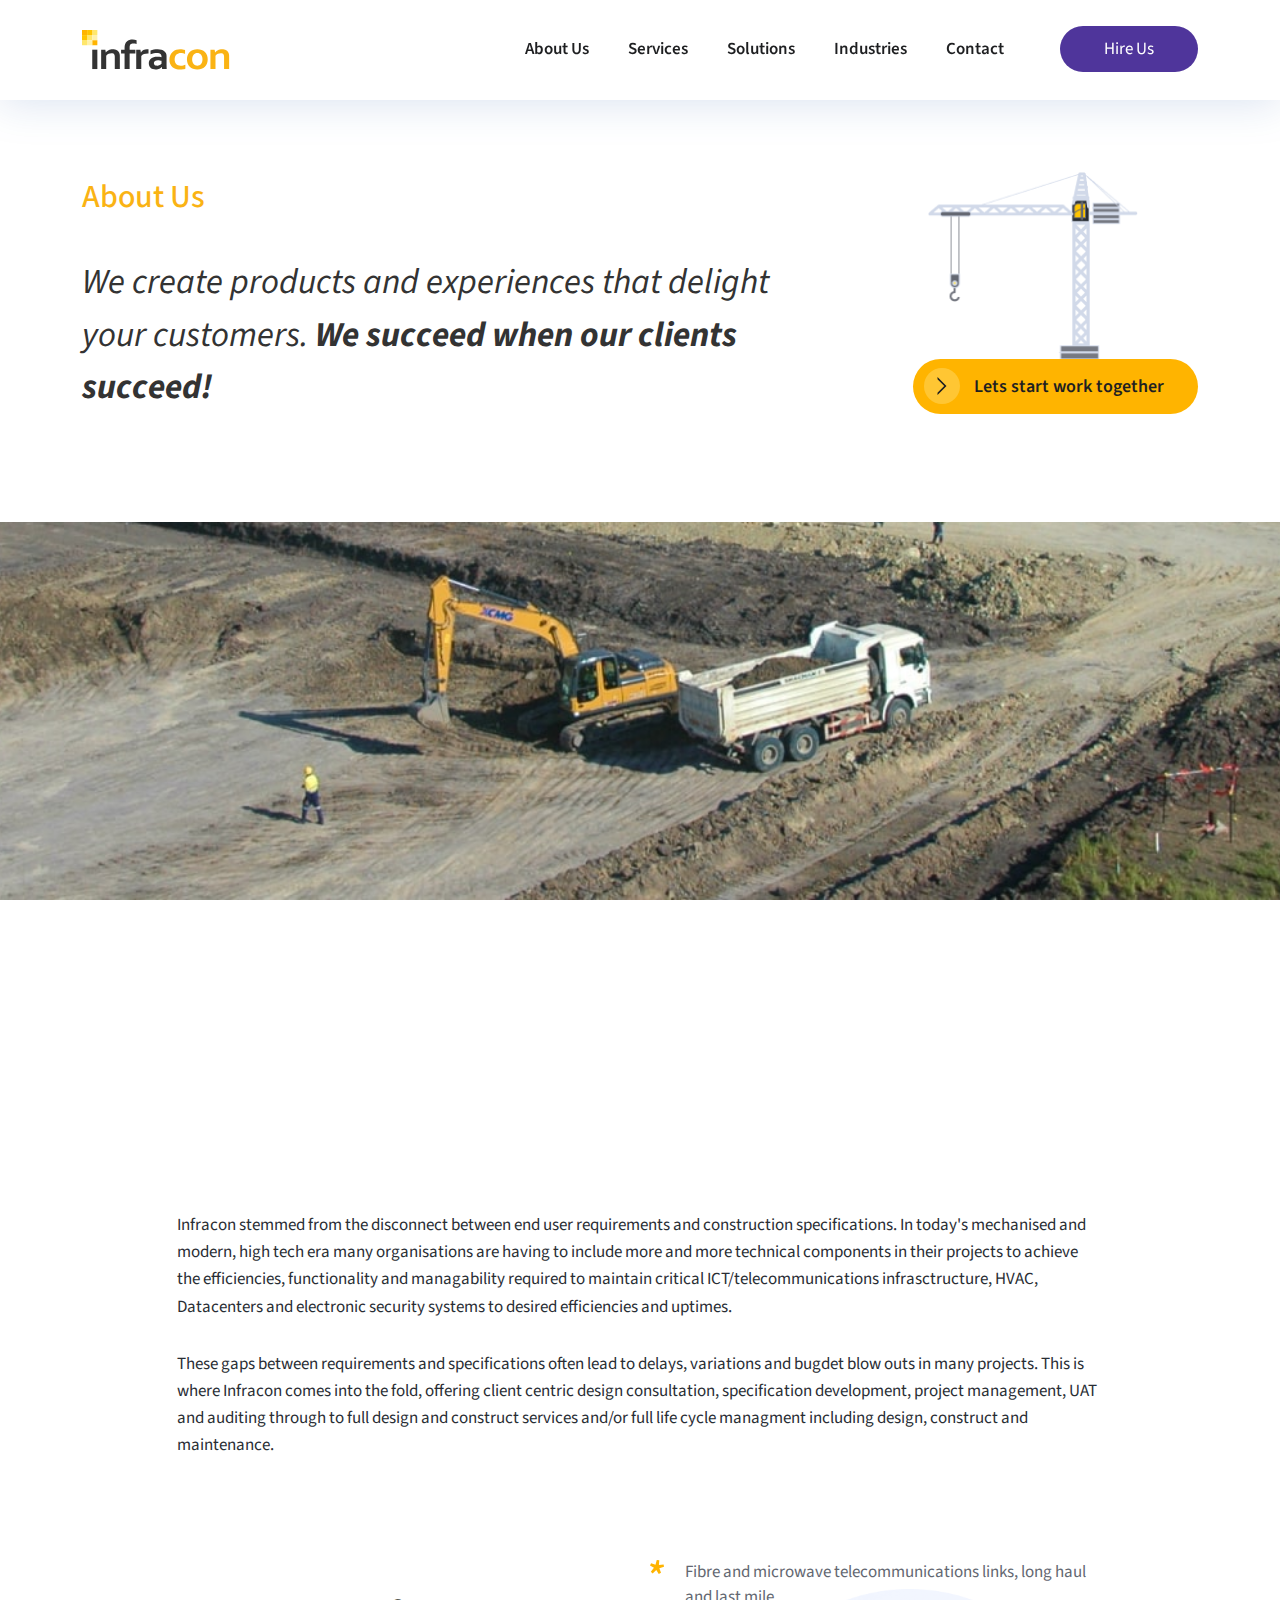
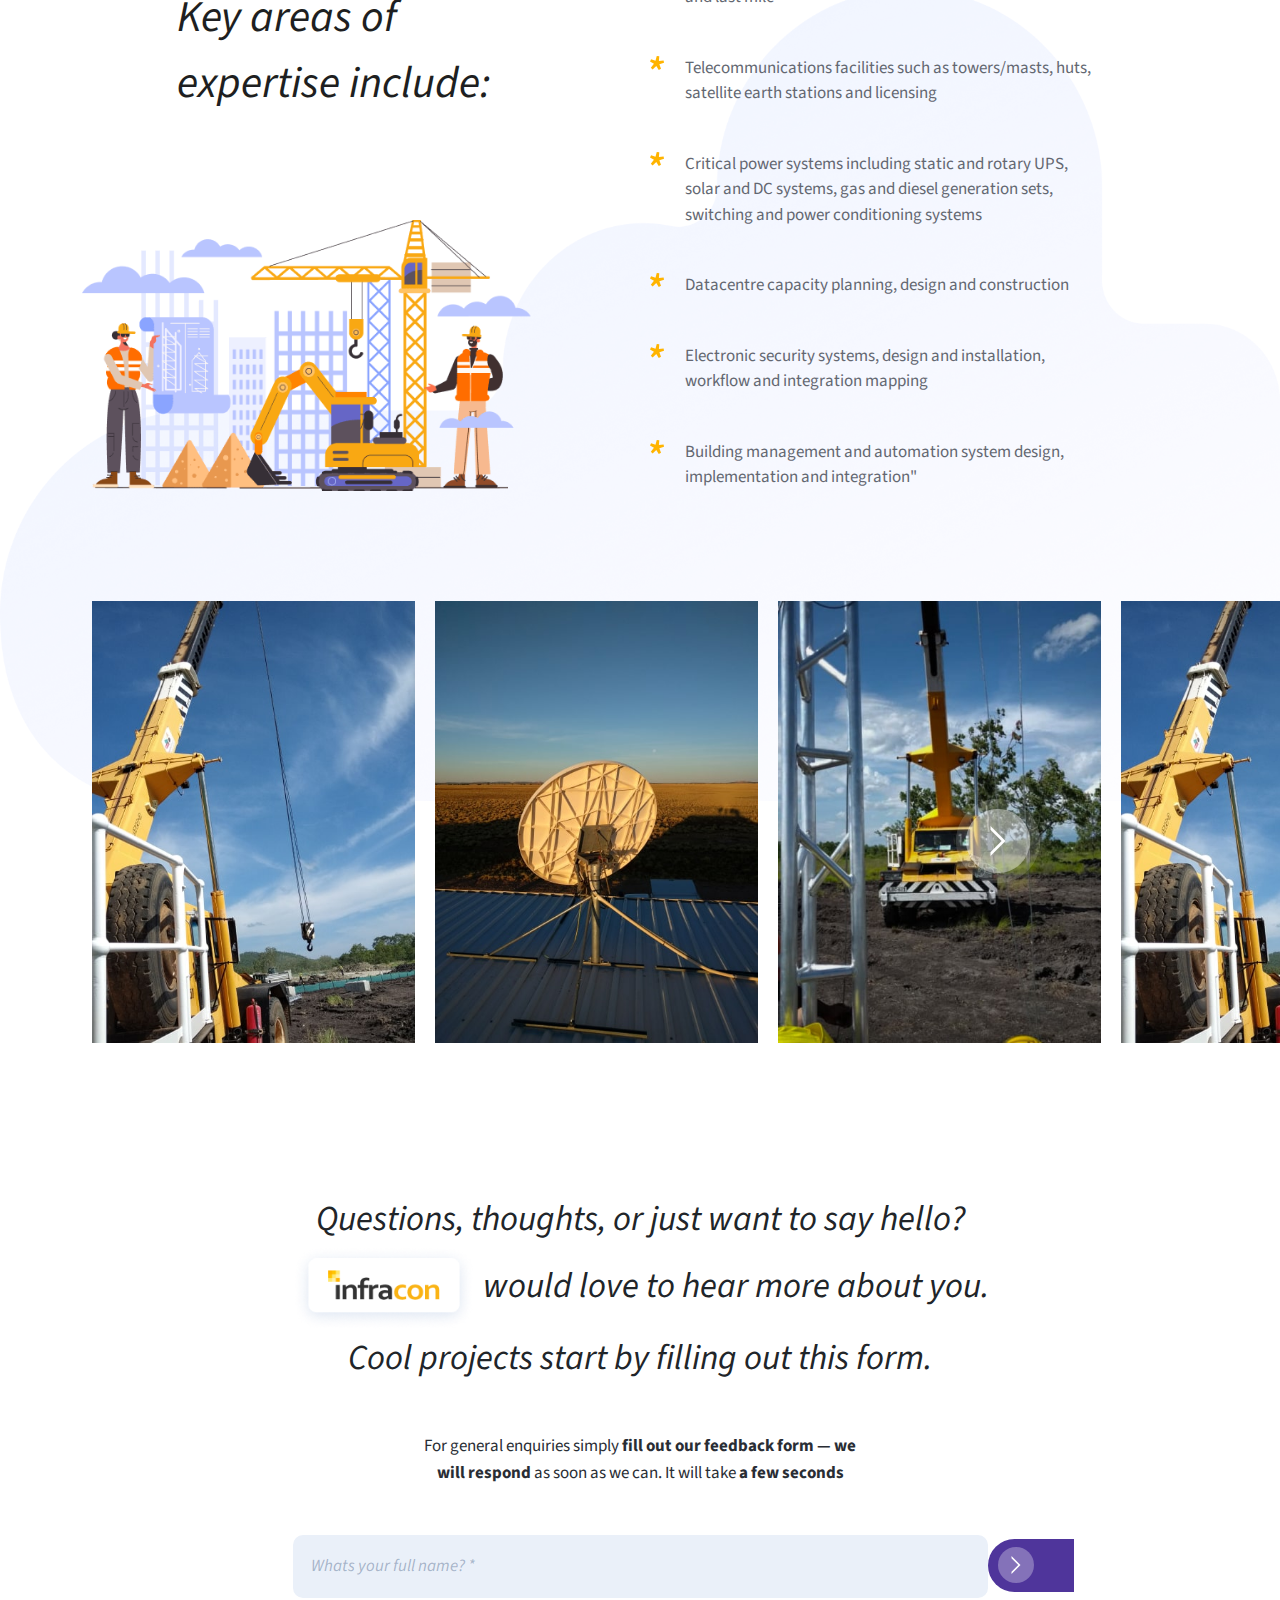
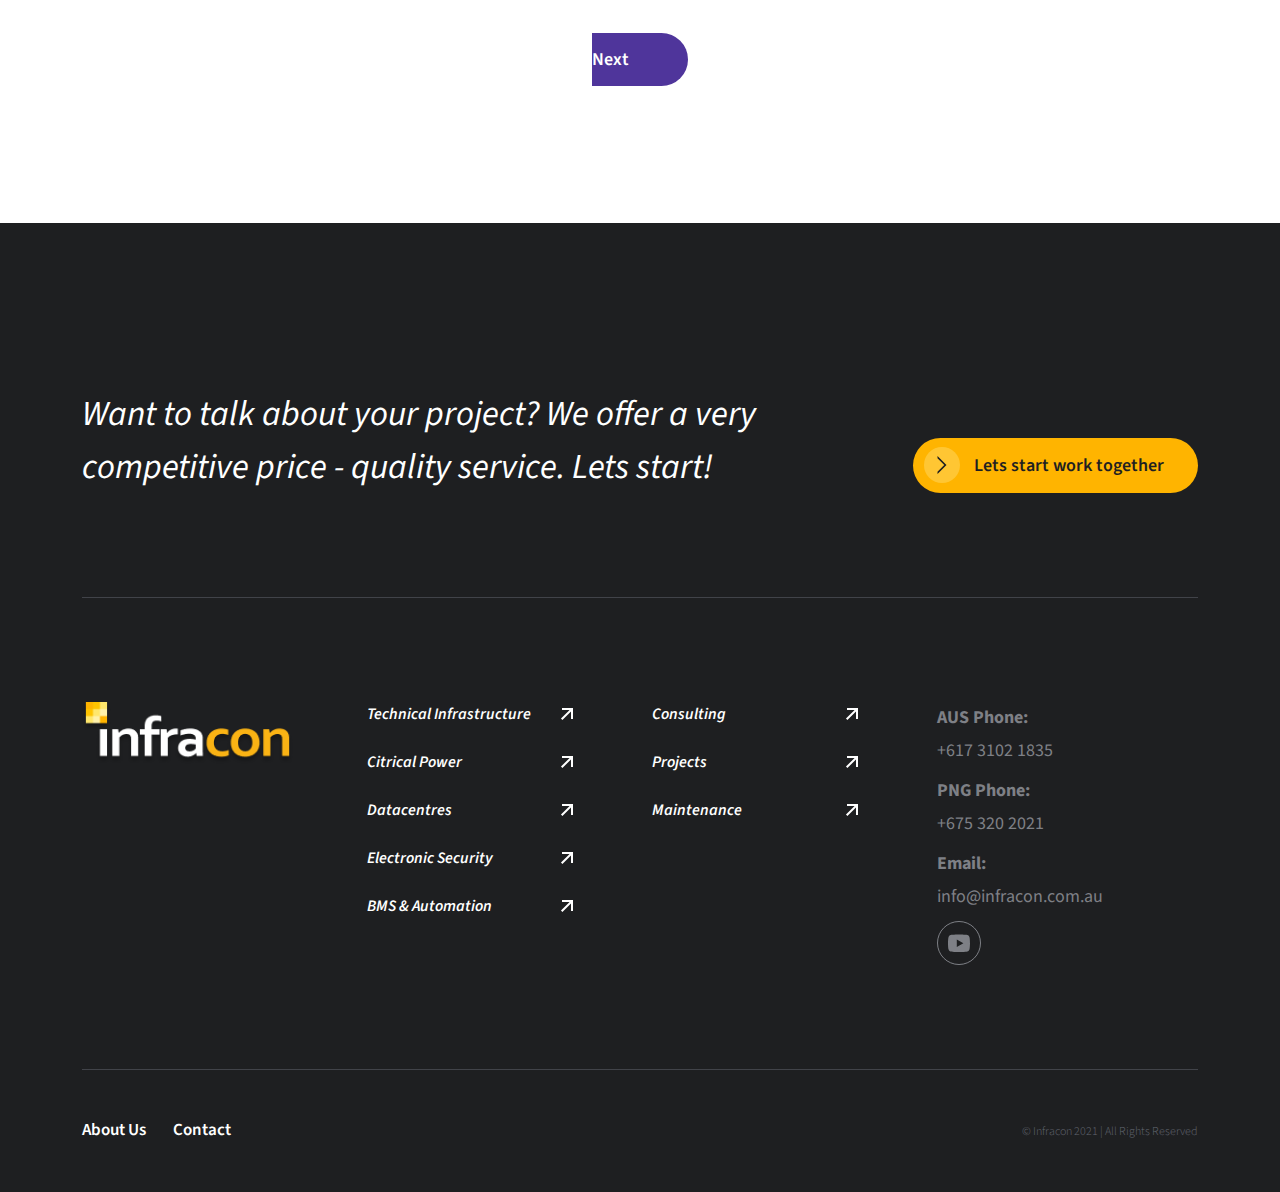
==== commit d0c52d02: "add other pages" ====
--- a/about.html
+++ b/about.html
@@ -39,47 +39,47 @@
                         We provide Technical Infrastructure Services. Effective work, visible results
                       </span>
                     </li>
-                    <li><a href="#">Projects</a></li>
-                    <li><a href="#">Consulting</a></li>
-                    <li><a href="#">Maintenance</a></li>
+                    <li><a href="consulting.html">Consulting</a></li>
+                    <li><a href="projects.html">Projects</a></li>
+                    <li><a href="maintenance.html">Maintenance</a></li>
                   </ul>
                 </li>
                 <li class="menu-dropdown">
                   <a href="#">Solutions</a>
-                    <ul class="dropdown-list">
-                      <li>
-                        Solutions
-                        <span>
-                          We provide Technical Infrastructure Services. Effective work, visible results
-                        </span>
-                      </li>
-                      <li><a href="#">Technical Infrastructure</a></li>
-                      <li><a href="#">Citrical Power</a></li>
-                      <li><a href="#">Datacentres</a></li>
-                      <li><a href="#">Electronic Security</a></li>
-                      <li><a href="#">BMS & Automation</a></li>
-                    </ul>
+                  <ul class="dropdown-list">
+                    <li>
+                      Solutions
+                      <span>
+                        We provide Technical Infrastructure Services. Effective work, visible results
+                      </span>
+                    </li>
+                    <li><a href="technical_infractructure.html">Technical Infrastructure</a></li>
+                    <li><a href="citrical_power.html">Citrical Power</a></li>
+                    <li><a href="datacentres.html">Datacentres</a></li>
+                    <li><a href="electronic_security.html">Electronic Security</a></li>
+                    <li><a href="bms_automation.html">BMS & Automation</a></li>
+                  </ul>
                 </li>
                 <li class="menu-dropdown">
                   <a href="#">Industries</a>
-                    <ul class="dropdown-list">
-                      <li>Industries
-                        <span>
-                          We provide Technical Infrastructure Services. Effective work, visible results
-                        </span>
-                      </li>
-                      <li><a href="#">Telco</a></li>
-                      <li><a href="#">Government</a></li>
-                      <li><a href="#">Facilities Management</a></li>
-                      <li><a href="#">Construction</a></li>
-                      <li><a href="#">Mining</a></li>
-                    </ul>
+                  <ul class="dropdown-list">
+                    <li>Industries
+                      <span>
+                        We provide Technical Infrastructure Services. Effective work, visible results
+                      </span>
+                    </li>
+                    <li><a href="telco.html">Telco</a></li>
+                    <li><a href="government.html">Government</a></li>
+                    <li><a href="facilities_management.html">Facilities Management</a></li>
+                    <li><a href="construction.html">Construction</a></li>
+                    <li><a href="mining.html">Mining</a></li>
+                  </ul>
                 </li>
                 <li><a href="contact.html">Contact</a></li>
               </ul>
             </nav>
             <div class="header__btn">
-              <a href="#">Hire Us</a>
+              <a href="contact.html">Hire Us</a>
             </div>
           </div>
         </div>
@@ -107,7 +107,7 @@
               <img class="about-main__image" src="img/btn_img.png" alt="image">
               <a href="#" class="yellow-btn">
                 <img src="img/arrow_btn_yellow.svg" alt="arrow">
-                Lets start work togather
+                Lets start work together
               </a>
             </div>
           </div>
@@ -118,7 +118,7 @@
     </div>
   </section>
 
-<div class="about-info">
+  <section class="about-info">
     <img src="img/about_info_pos.png" alt="img" class="about-info__pos">
     <div class="container">
       <div class="row justify-content-center">
@@ -156,38 +156,52 @@
               <ul>
                 <li>
                   <svg width="14" height="14" viewBox="0 0 14 14" fill="none" xmlns="http://www.w3.org/2000/svg">
-                    <path d="M2.64396 13.4847L0.823529 11.8098L3.94427 7.77301L0 5.53988L1.08359 3.30675L5.50464 4.72393L6.76161 0L9.27554 0.171779L8.92879 5.02454L13.6099 4.42331L14 6.82822L9.36223 8.33129L11.0093 12.7117L8.75542 14L6.28483 10.092L2.64396 13.4847Z" fill="#FFB400"/>
-                    </svg>
+                    <path
+                      d="M2.64396 13.4847L0.823529 11.8098L3.94427 7.77301L0 5.53988L1.08359 3.30675L5.50464 4.72393L6.76161 0L9.27554 0.171779L8.92879 5.02454L13.6099 4.42331L14 6.82822L9.36223 8.33129L11.0093 12.7117L8.75542 14L6.28483 10.092L2.64396 13.4847Z"
+                      fill="#FFB400" />
+                  </svg>
                   <span>Fibre and microwave telecommunications links, long haul and last mile</span>
                 </li>
                 <li>
                   <svg width="14" height="14" viewBox="0 0 14 14" fill="none" xmlns="http://www.w3.org/2000/svg">
-                    <path d="M2.64396 13.4847L0.823529 11.8098L3.94427 7.77301L0 5.53988L1.08359 3.30675L5.50464 4.72393L6.76161 0L9.27554 0.171779L8.92879 5.02454L13.6099 4.42331L14 6.82822L9.36223 8.33129L11.0093 12.7117L8.75542 14L6.28483 10.092L2.64396 13.4847Z" fill="#FFB400"/>
-                    </svg>
-                  <span>Telecommunications facilities such as towers/masts, huts, satellite earth stations and licensing</span>
-                </li>
-                <li>
-                  <svg width="14" height="14" viewBox="0 0 14 14" fill="none" xmlns="http://www.w3.org/2000/svg">
-                    <path d="M2.64396 13.4847L0.823529 11.8098L3.94427 7.77301L0 5.53988L1.08359 3.30675L5.50464 4.72393L6.76161 0L9.27554 0.171779L8.92879 5.02454L13.6099 4.42331L14 6.82822L9.36223 8.33129L11.0093 12.7117L8.75542 14L6.28483 10.092L2.64396 13.4847Z" fill="#FFB400"/>
-                    </svg>
-                  <span>Critical power systems including static and rotary UPS, solar and DC systems, gas and diesel generation sets, switching and power conditioning systems</span>
-                </li>
-                <li>
-                  <svg width="14" height="14" viewBox="0 0 14 14" fill="none" xmlns="http://www.w3.org/2000/svg">
-                    <path d="M2.64396 13.4847L0.823529 11.8098L3.94427 7.77301L0 5.53988L1.08359 3.30675L5.50464 4.72393L6.76161 0L9.27554 0.171779L8.92879 5.02454L13.6099 4.42331L14 6.82822L9.36223 8.33129L11.0093 12.7117L8.75542 14L6.28483 10.092L2.64396 13.4847Z" fill="#FFB400"/>
-                    </svg>
+                    <path
+                      d="M2.64396 13.4847L0.823529 11.8098L3.94427 7.77301L0 5.53988L1.08359 3.30675L5.50464 4.72393L6.76161 0L9.27554 0.171779L8.92879 5.02454L13.6099 4.42331L14 6.82822L9.36223 8.33129L11.0093 12.7117L8.75542 14L6.28483 10.092L2.64396 13.4847Z"
+                      fill="#FFB400" />
+                  </svg>
+                  <span>Telecommunications facilities such as towers/masts, huts, satellite earth stations and
+                    licensing</span>
+                </li>
+                <li>
+                  <svg width="14" height="14" viewBox="0 0 14 14" fill="none" xmlns="http://www.w3.org/2000/svg">
+                    <path
+                      d="M2.64396 13.4847L0.823529 11.8098L3.94427 7.77301L0 5.53988L1.08359 3.30675L5.50464 4.72393L6.76161 0L9.27554 0.171779L8.92879 5.02454L13.6099 4.42331L14 6.82822L9.36223 8.33129L11.0093 12.7117L8.75542 14L6.28483 10.092L2.64396 13.4847Z"
+                      fill="#FFB400" />
+                  </svg>
+                  <span>Critical power systems including static and rotary UPS, solar and DC systems, gas and diesel
+                    generation sets, switching and power conditioning systems</span>
+                </li>
+                <li>
+                  <svg width="14" height="14" viewBox="0 0 14 14" fill="none" xmlns="http://www.w3.org/2000/svg">
+                    <path
+                      d="M2.64396 13.4847L0.823529 11.8098L3.94427 7.77301L0 5.53988L1.08359 3.30675L5.50464 4.72393L6.76161 0L9.27554 0.171779L8.92879 5.02454L13.6099 4.42331L14 6.82822L9.36223 8.33129L11.0093 12.7117L8.75542 14L6.28483 10.092L2.64396 13.4847Z"
+                      fill="#FFB400" />
+                  </svg>
                   <span>Datacentre capacity planning, design and construction</span>
                 </li>
                 <li>
                   <svg width="14" height="14" viewBox="0 0 14 14" fill="none" xmlns="http://www.w3.org/2000/svg">
-                    <path d="M2.64396 13.4847L0.823529 11.8098L3.94427 7.77301L0 5.53988L1.08359 3.30675L5.50464 4.72393L6.76161 0L9.27554 0.171779L8.92879 5.02454L13.6099 4.42331L14 6.82822L9.36223 8.33129L11.0093 12.7117L8.75542 14L6.28483 10.092L2.64396 13.4847Z" fill="#FFB400"/>
-                    </svg>
+                    <path
+                      d="M2.64396 13.4847L0.823529 11.8098L3.94427 7.77301L0 5.53988L1.08359 3.30675L5.50464 4.72393L6.76161 0L9.27554 0.171779L8.92879 5.02454L13.6099 4.42331L14 6.82822L9.36223 8.33129L11.0093 12.7117L8.75542 14L6.28483 10.092L2.64396 13.4847Z"
+                      fill="#FFB400" />
+                  </svg>
                   <span>Electronic security systems, design and installation, workflow and integration mapping</span>
                 </li>
                 <li>
                   <svg width="14" height="14" viewBox="0 0 14 14" fill="none" xmlns="http://www.w3.org/2000/svg">
-                    <path d="M2.64396 13.4847L0.823529 11.8098L3.94427 7.77301L0 5.53988L1.08359 3.30675L5.50464 4.72393L6.76161 0L9.27554 0.171779L8.92879 5.02454L13.6099 4.42331L14 6.82822L9.36223 8.33129L11.0093 12.7117L8.75542 14L6.28483 10.092L2.64396 13.4847Z" fill="#FFB400"/>
-                    </svg>
+                    <path
+                      d="M2.64396 13.4847L0.823529 11.8098L3.94427 7.77301L0 5.53988L1.08359 3.30675L5.50464 4.72393L6.76161 0L9.27554 0.171779L8.92879 5.02454L13.6099 4.42331L14 6.82822L9.36223 8.33129L11.0093 12.7117L8.75542 14L6.28483 10.092L2.64396 13.4847Z"
+                      fill="#FFB400" />
+                  </svg>
                   <span>Building management and automation system design, implementation and integration"</span>
                 </li>
               </ul>
@@ -196,99 +210,79 @@
         </div>
       </div>
     </div>
-  </div>
+  </section>
 
   <section class="about-info__slider">
     <div class="slider__wrapper">
       <div class="slider__inner">
         <div class="slider__item">
-          <a href="#">
-            <img src="img/slider_item1.jpg" alt="image">
-          </a>
-        </div>
-        <div class="slider__item">
-          <a href="#">
-            <img src="img/slider_item2.jpg" alt="image">
-          </a>
-        </div>
-        <div class="slider__item">
-          <a href="#">
-            <img src="img/slider_item3.jpg" alt="image">
-          </a>
-        </div>
-        <div class="slider__item">
-          <a href="#">
-            <img src="img/slider_item1.jpg" alt="image">
-          </a>
-        </div>
-        <div class="slider__item">
-          <a href="#">
-            <img src="img/slider_item2.jpg" alt="image">
-          </a>
-        </div>
-        <div class="slider__item">
-          <a href="#">
-            <img src="img/slider_item3.jpg" alt="image">
-          </a>
-        </div>
-        <div class="slider__item">
-          <a href="#">
-            <img src="img/slider_item1.jpg" alt="image">
-          </a>
-        </div>
-        <div class="slider__item">
-          <a href="#">
-            <img src="img/slider_item2.jpg" alt="image">
-          </a>
-        </div>
-        <div class="slider__item">
-          <a href="#">
-            <img src="img/slider_item3.jpg" alt="image">
-          </a>
-        </div>
-        <div class="slider__item">
-          <a href="#">
-            <img src="img/slider_item1.jpg" alt="image">
-          </a>
-        </div>
-        <div class="slider__item">
-          <a href="#">
-            <img src="img/slider_item2.jpg" alt="image">
-          </a>
-        </div>
-        <div class="slider__item">
-          <a href="#">
-            <img src="img/slider_item3.jpg" alt="image">
-          </a>
+          <img src="img/slider_item1.jpg" alt="image">
+        </div>
+        <div class="slider__item">
+          <img src="img/slider_item2.jpg" alt="image">
+        </div>
+        <div class="slider__item">
+          <img src="img/slider_item3.jpg" alt="image">
+        </div>
+        <div class="slider__item">
+          <img src="img/slider_item1.jpg" alt="image">
+        </div>
+        <div class="slider__item">
+          <img src="img/slider_item2.jpg" alt="image">
+        </div>
+        <div class="slider__item">
+          <img src="img/slider_item3.jpg" alt="image">
+        </div>
+        <div class="slider__item">
+          <img src="img/slider_item1.jpg" alt="image">
+        </div>
+        <div class="slider__item">
+          <img src="img/slider_item2.jpg" alt="image">
+        </div>
+        <div class="slider__item">
+          <img src="img/slider_item3.jpg" alt="image">
+        </div>
+        <div class="slider__item">
+          <img src="img/slider_item1.jpg" alt="image">
+        </div>
+        <div class="slider__item">
+          <img src="img/slider_item2.jpg" alt="image">
+        </div>
+        <div class="slider__item">
+          <img src="img/slider_item3.jpg" alt="image">
         </div>
       </div>
     </div>
   </section>
 
-<section class="about-contact">
+  <section class="about-contact">
     <div class="container">
       <div class="about-contact__inner">
         <div class="about-contact__subtitle section__subtitle">
-          Questions, thoughts, or just want to say hello? 
+          Questions, thoughts, or just want to say hello?</br>
           <img src="img/about_logo.png" alt="logotype" class="about__logo">
           would love to hear more about you. Cool projects start by filling out this form.
         </div>
         <div class="about-contact__text">
-          For general enquiries simply <b>fill out our feedback form — we will respond</b> as soon as we can. It will take <b>a few seconds</b>
+          For general enquiries simply <b>fill out our feedback form — we will respond</b> as soon as we can. It will
+          take <b>a few seconds</b>
         </div>
         <div class="about-contact__form">
           <form action="">
             <input type="text" placeholder="Whats your full name? *">
-            <button class="about-contact__btn">
+            <!-- <button class="about-contact__btn">
               <img src="img/arrow_btn_violet.svg" alt="arrow">
               Next
-            </button>
+            </button> -->
+            <a href="contact.html" class="about-contact__btn">
+              <img src="img/arrow_btn_violet.svg" alt="arrow">
+              Next
+            </a>
           </form>
         </div>
       </div>
     </div>
-  </section> 
-
+  </section>
 
   <section class="footer">
     <div class="container">
@@ -301,9 +295,9 @@
           </div>
           <div class="col-lg-4 col-xxl-3">
             <div class="footer__btn">
-              <a href="#" class="yellow-btn">
+              <a href="contact.html" class="yellow-btn">
                 <img src="img/arrow_btn_yellow.svg" alt="arrow">
-                Lets start work togather
+                Lets start work together
               </a>
             </div>
           </div>
@@ -311,49 +305,49 @@
       </div>
       <div class="footer__content">
         <div class="row ">
-          <div class="col-sm-6 col-lg-3">
+          <div class="col-md-6 col-lg-3">
             <div class="footer__logo">
               <a href="index.html">
                 <img src="img/footer_logo.png" alt="logo">
               </a>
             </div>
           </div>
-          <div class="col-sm-6 col-lg-3">
+          <div class="col-md-6 col-lg-3">
             <ul class="footer__solutions">
               <li>
-                <a href="#">Technical Infrastructure
-                  <svg width="24" height="24" viewBox="0 0 24 24" fill="none" xmlns="http://www.w3.org/2000/svg">
-                    <path d="M16.0054 9.414L7.39838 18.021L5.98438 16.607L14.5904 8H7.00538V6H18.0054V17H16.0054V9.414Z"
-                      fill="white" />
-                  </svg>
-                </a>
-              </li>
-              <li>
-                <a href="#">Citrical Power
-                  <svg width="24" height="24" viewBox="0 0 24 24" fill="none" xmlns="http://www.w3.org/2000/svg">
-                    <path d="M16.0054 9.414L7.39838 18.021L5.98438 16.607L14.5904 8H7.00538V6H18.0054V17H16.0054V9.414Z"
-                      fill="white" />
-                  </svg>
-                </a>
-              </li>
-              <li>
-                <a href="#">Datacentres
-                  <svg width="24" height="24" viewBox="0 0 24 24" fill="none" xmlns="http://www.w3.org/2000/svg">
-                    <path d="M16.0054 9.414L7.39838 18.021L5.98438 16.607L14.5904 8H7.00538V6H18.0054V17H16.0054V9.414Z"
-                      fill="white" />
-                  </svg>
-                </a>
-              </li>
-              <li>
-                <a href="#">Electronic Security
-                  <svg width="24" height="24" viewBox="0 0 24 24" fill="none" xmlns="http://www.w3.org/2000/svg">
-                    <path d="M16.0054 9.414L7.39838 18.021L5.98438 16.607L14.5904 8H7.00538V6H18.0054V17H16.0054V9.414Z"
-                      fill="white" />
-                  </svg>
-                </a>
-              </li>
-              <li>
-                <a href="#"> BMS & Automation
+                <a href="technical_infractructure.html">Technical Infrastructure
+                  <svg width="24" height="24" viewBox="0 0 24 24" fill="none" xmlns="http://www.w3.org/2000/svg">
+                    <path d="M16.0054 9.414L7.39838 18.021L5.98438 16.607L14.5904 8H7.00538V6H18.0054V17H16.0054V9.414Z"
+                      fill="white" />
+                  </svg>
+                </a>
+              </li>
+              <li>
+                <a href="citrical_power.html">Citrical Power
+                  <svg width="24" height="24" viewBox="0 0 24 24" fill="none" xmlns="http://www.w3.org/2000/svg">
+                    <path d="M16.0054 9.414L7.39838 18.021L5.98438 16.607L14.5904 8H7.00538V6H18.0054V17H16.0054V9.414Z"
+                      fill="white" />
+                  </svg>
+                </a>
+              </li>
+              <li>
+                <a href="datacentres.html">Datacentres
+                  <svg width="24" height="24" viewBox="0 0 24 24" fill="none" xmlns="http://www.w3.org/2000/svg">
+                    <path d="M16.0054 9.414L7.39838 18.021L5.98438 16.607L14.5904 8H7.00538V6H18.0054V17H16.0054V9.414Z"
+                      fill="white" />
+                  </svg>
+                </a>
+              </li>
+              <li>
+                <a href="electronic_security.html">Electronic Security
+                  <svg width="24" height="24" viewBox="0 0 24 24" fill="none" xmlns="http://www.w3.org/2000/svg">
+                    <path d="M16.0054 9.414L7.39838 18.021L5.98438 16.607L14.5904 8H7.00538V6H18.0054V17H16.0054V9.414Z"
+                      fill="white" />
+                  </svg>
+                </a>
+              </li>
+              <li>
+                <a href="bms_automation.html"> BMS & Automation
                   <svg width="24" height="24" viewBox="0 0 24 24" fill="none" xmlns="http://www.w3.org/2000/svg">
                     <path d="M16.0054 9.414L7.39838 18.021L5.98438 16.607L14.5904 8H7.00538V6H18.0054V17H16.0054V9.414Z"
                       fill="white" />
@@ -362,26 +356,26 @@
               </li>
             </ul>
           </div>
-          <div class="col-sm-6 col-lg-3 ">
+          <div class="col-md-6 col-lg-3 ">
             <ul class="footer__services">
               <li>
-                <a href="#">Projects
-                  <svg width="24" height="24" viewBox="0 0 24 24" fill="none" xmlns="http://www.w3.org/2000/svg">
-                    <path d="M16.0054 9.414L7.39838 18.021L5.98438 16.607L14.5904 8H7.00538V6H18.0054V17H16.0054V9.414Z"
-                      fill="white" />
-                  </svg>
-                </a>
-              </li>
-              <li>
-                <a href="#">Consulting
-                  <svg width="24" height="24" viewBox="0 0 24 24" fill="none" xmlns="http://www.w3.org/2000/svg">
-                    <path d="M16.0054 9.414L7.39838 18.021L5.98438 16.607L14.5904 8H7.00538V6H18.0054V17H16.0054V9.414Z"
-                      fill="white" />
-                  </svg>
-                </a>
-              </li>
-              <li>
-                <a href="#"> Maintenance
+                <a href="consulting.html">Consulting
+                  <svg width="24" height="24" viewBox="0 0 24 24" fill="none" xmlns="http://www.w3.org/2000/svg">
+                    <path d="M16.0054 9.414L7.39838 18.021L5.98438 16.607L14.5904 8H7.00538V6H18.0054V17H16.0054V9.414Z"
+                      fill="white" />
+                  </svg>
+                </a>
+              </li>
+              <li>
+                <a href="projects.html">Projects
+                  <svg width="24" height="24" viewBox="0 0 24 24" fill="none" xmlns="http://www.w3.org/2000/svg">
+                    <path d="M16.0054 9.414L7.39838 18.021L5.98438 16.607L14.5904 8H7.00538V6H18.0054V17H16.0054V9.414Z"
+                      fill="white" />
+                  </svg>
+                </a>
+              </li>
+              <li>
+                <a href="maintenance.html"> Maintenance
                   <svg width="24" height="24" viewBox="0 0 24 24" fill="none" xmlns="http://www.w3.org/2000/svg">
                     <path d="M16.0054 9.414L7.39838 18.021L5.98438 16.607L14.5904 8H7.00538V6H18.0054V17H16.0054V9.414Z"
                       fill="white" />
@@ -390,12 +384,18 @@
               </li>
             </ul>
           </div>
-          <div class="col-sm-6 col-lg-3">
+          <div class="col-md-6 col-lg-3">
             <div class="footer__contacts">
-              <div class="footer__phone">
-                <a href="tel:+610731021835">+61 (07) 3102 1835</a>
-              </div>
+                <div class="footer__phone">
+                  <span>AUS phone:</span>
+                  <a href="tel:+61731021835">+617 3102 1835</a>
+                </div>
+                <div class="footer__phone">
+                  <span>PNG phone:</span>
+                  <a href="tel:+6753202021">+675 320 2021</a>
+                </div>
               <div class="footer__mail">
+                <span>Email:</span>
                 <a href="mailto:info@infracon.com.au">info@infracon.com.au</a>
               </div>
               <div class="footer__social">
--- a/css/style.css
+++ b/css/style.css
@@ -1 +1 @@
-@import url("https://fonts.googleapis.com/css2?family=Oswald:wght@400;600&family=Source+Sans+Pro:ital,wght@0,400;0,600;0,700;1,400&display=swap");html{-webkit-box-sizing:border-box;box-sizing:border-box}*,:after,:before{-webkit-box-sizing:inherit;box-sizing:inherit}body,html{height:100%}a{text-decoration:none}button:focus,input:focus{outline:transparent}li,ul{margin:0;padding:0;list-style:none}h1,h2,h3,h4,h5,h6,li,ol,p,ul{margin:0;padding:0}body{position:relative;overflow-x:hidden;min-width:320px;max-width:100vw;font-family:"Source Sans Pro",sans-serif;font-style:normal;font-weight:normal;background:#fff}.section__title{font-weight:600;font-size:24px;line-height:36px;color:#fab314;text-transform:capitalize}.section__subtitle{font-style:italic;font-weight:normal;font-size:44px;line-height:160%}.yellow-btn{font-weight:600;font-size:18px;line-height:150%;color:#1e1f21;padding:13px 34px 13px 61px;background:#ffb400;border:1px solid #ffb400;-webkit-box-sizing:border-box;box-sizing:border-box;border-radius:50px;position:relative;-webkit-transition:0.3s;transition:0.3s}.yellow-btn:hover{color:#1e1f21;background:rgba(255,180,0,0.8)}.yellow-btn img{position:absolute;left:11px;top:9px;width:36px;height:36px}.violet-btn{font-weight:600;font-size:18px;line-height:150%;color:#fff;padding:13px 34px 13px 61px;background:#585191;border:1px solid #585191;-webkit-box-sizing:border-box;box-sizing:border-box;border-radius:50px;position:relative;-webkit-transition:0.3s;transition:0.3s}.violet-btn:hover{color:#fff;background:rgba(88,81,145,0.8)}.violet-btn img{position:absolute;left:11px;top:9px;width:36px;height:36px}.header{height:100px;display:-webkit-box;display:-ms-flexbox;display:flex;-webkit-box-align:center;-ms-flex-align:center;align-items:center;background-color:#fff;-webkit-filter:drop-shadow(0px 4px 20px rgba(16,77,158,0.15));filter:drop-shadow(0px 4px 20px rgba(16,77,158,0.15));position:relative;z-index:90}.header__logo img{width:148px;height:auto}.menu__btn{display:none}.header__menu{padding-right:56px}.header__right{display:-webkit-box;display:-ms-flexbox;display:flex;-webkit-box-pack:end;-ms-flex-pack:end;justify-content:flex-end;-webkit-box-align:center;-ms-flex-align:center;align-items:center}.menu__list li{display:inline-block}.menu__list li+li{padding-left:36px}.menu__list li a{font-weight:600;font-size:17px;line-height:150%;color:#1e1f21;-webkit-transition:0.3s;transition:0.3s}.menu__list li a:hover{color:#4f359b}.header__btn a{font-size:17px;line-height:150%;color:#ffffff;padding:11px 44px;background:#4f359b;-webkit-box-sizing:border-box;box-sizing:border-box;border-radius:25px;-webkit-transition:0.3s;transition:0.3s;position:relative;z-index:4}.header__btn a:hover{opacity:0.7}.menu-dropdown{position:relative}.menu-dropdown .dropdown-list{display:none;padding:40px 35px 20px;background:#ffffff;width:300px;height:auto;overflow:hidden;position:absolute;z-index:3;top:20px;left:0;font-weight:600;font-size:17px;line-height:150%;color:#1e1f21;-webkit-transition:0.6s;transition:0.6s;cursor:default}.menu-dropdown .dropdown-list:hover{display:block}.menu-dropdown .dropdown-list a{font-weight:600;font-size:17px;line-height:150%;color:#1e1f21}.menu-dropdown .dropdown-list span{cursor:default;display:block;font-size:14px;line-height:150%;color:#636771;border-bottom:1px solid #636771;padding:12px 0}.menu-dropdown .dropdown-list li{display:block}.menu-dropdown .dropdown-list li+li{padding-top:20px;padding-left:0}.menu-dropdown:hover .dropdown-list{display:block}.main__bg-slider{width:100%}.main__bg-slider img{width:100%;height:700px}.main{position:relative;z-index:2}.content__slider-wrapper{position:absolute;top:0;left:50%;-webkit-transform:translateX(-50%);transform:translateX(-50%)}.main__item{width:100%;background-size:cover;background-repeat:no-repeat;height:700px;padding-top:173px}.main__item-title h1{font-weight:bold;font-size:84px;line-height:140%;color:#ffffff;max-width:577px}.main__item-box{display:-webkit-box;display:-ms-flexbox;display:flex;-webkit-box-pack:end;-ms-flex-pack:end;justify-content:flex-end}.main__box-wrapper{width:100%;max-width:455px}.main__item-text{font-weight:600;font-size:22px;line-height:33px;color:#ffffff;margin-bottom:36px}.main__item-links{width:100%;display:-webkit-box;display:-ms-flexbox;display:flex;-webkit-box-pack:justify;-ms-flex-pack:justify;justify-content:space-between}.main__item-contact{font-weight:600;font-size:18px;line-height:150%;color:#ffffff;padding:12px 45px;border:1px solid #ffffff;border-radius:50px;-webkit-transition:0.3s;transition:0.3s}.main__item-contact:hover{color:#fff;background-color:rgba(255,255,255,0.3)}.slick-dots{position:absolute;bottom:0;left:0;height:50px}.slick-dots li{display:inline-block;position:relative;width:20px;height:20px}.slick-dots li+li{margin-left:20px}.slick-dots li button{opacity:0}.slick-dots li:after{position:absolute;content:"";width:7px;height:7px;top:50%;left:50%;background-color:rgba(255,255,255,0.5);border-radius:50%;cursor:pointer}.slick-dots .slick-active:after{background-color:white}.slick-dots .slick-active:before{content:"";position:absolute;top:3px;left:3px;width:21px;height:21px;border-radius:50%;border:2px solid #fff;border-right:2px solid rgba(255,255,255,0.5);-webkit-transform:rotate(-45deg);transform:rotate(-45deg)}.services{padding-top:60px;background:#ffffff;position:relative}.services__position{position:absolute;top:-450px;left:0}.services__inner{text-align:center}.services__title{margin-bottom:40px}.services__subtitle{color:#000000}.services__item{max-width:453px;width:100%;height:520px;background:#ffffff;-webkit-box-shadow:0px 4px 20px rgba(16,77,158,0.15);box-shadow:0px 4px 20px rgba(16,77,158,0.15);text-align:center}.services__item-img{height:275px;display:-webkit-box;display:-ms-flexbox;display:flex;-webkit-box-align:end;-ms-flex-align:end;align-items:flex-end;-webkit-box-pack:center;-ms-flex-pack:center;justify-content:center;margin-bottom:65px}.services__item-img img{max-width:280px;height:auto}.services__item-name{font-family:"Oswald",sans-serif;font-style:normal;font-weight:500;font-size:28px;line-height:42px;color:#000000;margin-bottom:42px}.services__item-btn a{padding:11px 72px;font-weight:600;font-size:17px;line-height:150%;color:#4f359b;border:1px solid #4f359b;border-radius:25px;-webkit-transition:0.3s;transition:0.3s}.services__item-btn a:hover{background:#4f359b;color:#fff}.item__wrapper{position:relative;height:520px}.item:nth-child(2n) .services__item{position:absolute;top:75px}.item:nth-child(odd) .services__item{position:absolute;top:180px}.solutions{padding-top:300px;padding-bottom:65px;background-color:#eaf0f9}.solutions__info{margin-bottom:85px;min-height:214px}.solutions__title{margin-bottom:40px}.solutions__subtitle{max-width:1020px;color:#585191}.solutions__btn{height:214px;display:-webkit-box;display:-ms-flexbox;display:flex;-webkit-box-align:end;-ms-flex-align:end;align-items:end;-webkit-box-pack:end;-ms-flex-pack:end;justify-content:end}.solutions__item{padding-left:28px;position:relative;margin-bottom:55px;max-width:453px}.solutions__item:before{content:"";position:absolute;top:12px;left:0;width:12px;height:12px;border:2px solid #ffc400}.solutions__item-title{font-family:"Oswald",sans-serif;font-style:normal;font-weight:normal;font-size:24px;line-height:150%;color:#292d34;margin-bottom:24px}.solutions__item-text{font-size:16px;line-height:150%;color:#636771;margin-bottom:24px}.solutions__item-btn{display:-webkit-box;display:-ms-flexbox;display:flex;-webkit-box-align:center;-ms-flex-align:center;align-items:center;-webkit-box-pack:justify;-ms-flex-pack:justify;justify-content:space-between}.solutions__item-btn:hover img{-webkit-transform:rotate(45deg);transform:rotate(45deg)}.solutions__item-btn:hover span{opacity:0.7}.solutions__item-btn img{width:24px;height:24px;background-repeat:no-repeat;background-size:cover;-webkit-transition:all 0.3s;transition:all 0.3s}.solutions__item-btn span{font-weight:700;font-size:16px;line-height:150%;color:#585191;-webkit-transition:all 0.3s;transition:all 0.3s}.slider{background-color:#eaf0f9;position:relative}.slider:after{content:"";position:absolute;width:100%;height:275px;bottom:0px;background-color:#fff}.slider__inner{position:relative;z-index:3}.slider__item a{width:453px}.slider__item img{width:100%;height:auto;padding:0 10px;background-size:cover}.slider_next{position:absolute;outline:none;border:none;top:45%;right:20%;width:84px;height:84px;z-index:5;background:none;background-image:url(../img/arrow.png)}.about{background-color:#fff}.about__inner{padding:120px 0;text-align:center;max-width:937px;margin:0 auto}.about__title{margin-bottom:36px}.about__subtitle{color:#000000;margin-bottom:35px}.about__subtitle img{float:inherit;width:184px;height:auto}.about__text{margin-bottom:84px;font-size:17px;line-height:160%;color:#000000}.about__btn a{font-weight:600;font-size:17px;line-height:150%;color:#4f359b;border:1px solid #4f359b;padding:11px 67px;border-radius:25px;margin:0 auto;-webkit-transition:0.3s;transition:0.3s}.about__btn a:hover{background:#4f359b;color:#fff}.industries{padding-bottom:120px}.industries__info{margin-bottom:85px;min-height:214px}.industries__title{margin-bottom:40px}.industries__subtitle{max-width:1020px;color:#333333}.industries__btn{height:214px;display:-webkit-box;display:-ms-flexbox;display:flex;-webkit-box-align:end;-ms-flex-align:end;align-items:end;-webkit-box-pack:end;-ms-flex-pack:end;justify-content:end}.industries__content{display:-webkit-box;display:-ms-flexbox;display:flex;-ms-flex-wrap:wrap;flex-wrap:wrap}.industries__item{text-align:center;width:20%;border-left:1px solid rgba(99,103,113,0.2)}.industries__item .industries__item-link{-webkit-transition:0.3s;transition:0.3s}.industries__item:last-child{border-right:1px solid rgba(99,103,113,0.2)}.industries__item:hover .industries__item-link{-webkit-transform:rotate(45deg);transform:rotate(45deg)}.industries__item-img{margin-bottom:36px}.industries__item-img img{width:64px;height:auto;margin:0 auto}.industries__item-name{font-weight:bold;font-size:21px;line-height:150%;color:#1e1f21;margin-bottom:23px}.industries__item-link img{width:24px;height:auto}.footer{padding-top:130px;background:#1e1f21}.footer__info{margin-bottom:104px}.footer__subtitle{color:#ffffff;max-width:1000px}.footer__btn{height:140px;display:-webkit-box;display:-ms-flexbox;display:flex;-webkit-box-align:end;-ms-flex-align:end;align-items:end;-webkit-box-pack:end;-ms-flex-pack:end;justify-content:end}.footer__content{padding:104px 0;border-top:1px solid rgba(99,103,113,0.5);border-bottom:1px solid rgba(99,103,113,0.5)}.footer__logo img{width:211px;height:auto;background-size:cover}.footer__services,.footer__solutions{width:212px}.footer__services li+li,.footer__solutions li+li{padding-top:24px}.footer__services a,.footer__solutions a{width:100%;display:-webkit-box;display:-ms-flexbox;display:flex;-webkit-box-pack:justify;-ms-flex-pack:justify;justify-content:space-between;font-style:italic;font-weight:600;font-size:16px;line-height:150%;color:#ffffff;-webkit-transition:0.3s;transition:0.3s}.footer__services a:hover,.footer__solutions a:hover{color:#7d6f86}.footer__services a:hover svg path,.footer__solutions a:hover svg path{fill:#7d6f86}.footer__services img,.footer__solutions img{width:24px;height:24px}.footer__contacts a{font-size:34px;line-height:150%;color:#7e8086;-webkit-transition:0.3s;transition:0.3s}.footer__contacts a:hover{color:#7d6f86}.footer__mail,.footer__phone{margin-bottom:24px}.footer__youtube{-webkit-transition:0.3s;transition:0.3s}.footer__youtube:hover svg path{fill:#7d6f86}.footer__youtube:hover svg circle{stroke:#7d6f86}.footer__copy{padding:48px 0;display:-webkit-box;display:-ms-flexbox;display:flex;-webkit-box-pack:justify;-ms-flex-pack:justify;justify-content:space-between}.footer__copy a{font-weight:600;font-size:17px;line-height:150%;color:#ffffff;-webkit-transition:0.3s;transition:0.3s}.footer__copy a+a{padding-left:24px}.footer__copy a:hover{color:#7d6f86}.footer__copy span{font-weight:300;font-size:12px;line-height:150%;color:#636771}.back-top{position:fixed;z-index:99;bottom:40px;right:70px;display:none}.about-main{padding:78px 0 0px}.about-main__info{margin-bottom:108px;min-height:214px}.about-main__title{margin-bottom:40px}.about-main__subtitle{max-width:1020px;color:#333333}.about-main__btn{height:214px;display:-webkit-box;display:-ms-flexbox;display:flex;-webkit-box-align:end;-ms-flex-align:end;align-items:end;-webkit-box-pack:end;-ms-flex-pack:end;justify-content:end;position:relative}.about-main__image{position:absolute;bottom:54px;right:60px;width:210px;height:auto}.about-main__bg{background-attachment:fixed,fixed;width:100%;height:600px;background-repeat:no-repeat;background-size:cover;background-position:center}.about-info{padding:108px 0 120px;position:relative}.about-info .about-info__pos{position:absolute;width:100%;height:auto;bottom:-400px;left:0}.about-info__text{margin-bottom:130px}.about-info__text p{font-size:17px;line-height:160%;color:#292d34}.about-info__text p:first-child{margin-bottom:30px}.about-info__img{position:relative}.about-info__img img{width:542px;background-size:cover}.about-info__content{width:100%;display:-webkit-box;display:-ms-flexbox;display:flex;-webkit-box-pack:justify;-ms-flex-pack:justify;justify-content:space-between}.about-info__title{padding-top:25px;max-width:330px;color:#1e1f21}.about-info__title h2{font-style:italic;font-weight:normal;font-size:44px;line-height:150%}.about-info__list{width:453px}.about-info__list li{width:100%;padding-left:35px;position:relative}.about-info__list li svg{position:absolute;top:0;left:0}.about-info__list li+li{margin-top:50px}.about-info__list span{font-size:17px;line-height:150%;color:#636771}.about-info__slider{background-color:#fff}.about-contact{padding:150px 0}.about-contact__inner{max-width:900px;margin:0 auto;text-align:center}.about-contact__subtitle{margin-bottom:48px;line-height:140%}.about-contact__subtitle img{float:inherit;width:184px;height:auto}.about-contact__text{font-size:17px;line-height:160%;color:#292d34;margin:0 auto 48px;max-width:450px}.about-contact__form{max-width:695px;margin:0 auto;width:100%}.about-contact__form input{width:100%;padding:18px;font-style:italic;font-weight:normal;font-size:17px;line-height:160%;background:#eaf0f9;border-radius:10px;border:none;margin-bottom:48px}.about-contact__form input::-webkit-input-placeholder{color:rgba(60,87,126,0.4)}.about-contact__form input::-moz-placeholder{color:rgba(60,87,126,0.4)}.about-contact__form input:-ms-input-placeholder{color:rgba(60,87,126,0.4)}.about-contact__form input::-ms-input-placeholder{color:rgba(60,87,126,0.4)}.about-contact__form input::placeholder{color:rgba(60,87,126,0.4)}.about-contact__form input:focus::-webkit-input-placeholder{opacity:0}.about-contact__form input:focus::-moz-placeholder{opacity:0}.about-contact__form input:focus:-ms-input-placeholder{opacity:0}.about-contact__form input:focus::-ms-input-placeholder{opacity:0}.about-contact__form input:focus::placeholder{opacity:0}.about-contact__btn{background:#4f359b;border:1px solid #4f359b;-webkit-box-sizing:border-box;box-sizing:border-box;border-radius:30px;font-weight:600;font-size:18px;line-height:150%;color:#ffffff;padding:14px 59px 14px 86px;border:none;position:relative;-webkit-transition:0.3s;transition:0.3s}.about-contact__btn img{position:absolute;left:10px;top:10px}.about-contact__btn:hover{color:#fff;background:rgba(88,81,145,0.8)}.contact-main{width:100%;height:auto;background-size:cover;background-position:center}.contact-main__inner{padding:127px 0 100px}.contact-main__title{margin-bottom:37px}.contact-main__subtitle{max-width:574px;color:#ffffff}.contact-info{padding:90px 0 120px}.contact-info__text{font-style:italic;font-weight:600;font-size:15px;line-height:160%;color:#4f359b;display:block;margin-bottom:10px;cursor:default}.contact-info__email,.contact-info__phone{margin-bottom:48px}.contact-info__email a,.contact-info__phone a{font-weight:600;font-size:24px;line-height:150%;color:#1e1f21;-webkit-transition:0.3s;transition:0.3s}.contact-info__email a:hover,.contact-info__phone a:hover{color:#4f359b}.contact-info__location p{font-weight:600;font-size:24px;line-height:150%;color:#1e1f21}.contact-info__link:hover svg path{fill:#4f359b}.contact-info__link:hover svg circle{stroke:#4f359b}.contact-info__wrapper{width:100%;position:relative}.contact-info__form{position:absolute;bottom:-230px;width:100%;background-color:#fff;padding:92px 102px 96px;-webkit-box-shadow:0px 0px 5px rgba(16,77,158,0.05),0px 4px 25px rgba(16,77,158,0.1),0px 4px 80px rgba(16,77,158,0.08);box-shadow:0px 0px 5px rgba(16,77,158,0.05),0px 4px 25px rgba(16,77,158,0.1),0px 4px 80px rgba(16,77,158,0.08)}.contact-info__form form{text-align:center}.contact-info__form input{margin-bottom:20px;background:#eaf0f9;padding:18px;width:100%;display:block;border:none}.contact-info__form input::-webkit-input-placeholder{color:#3c577e;opacity:0.4}.contact-info__form input::-moz-placeholder{color:#3c577e;opacity:0.4}.contact-info__form input:-ms-input-placeholder{color:#3c577e;opacity:0.4}.contact-info__form input::-ms-input-placeholder{color:#3c577e;opacity:0.4}.contact-info__form input::placeholder{color:#3c577e;opacity:0.4}.contact-info__form input:focus::-webkit-input-placeholder{opacity:0}.contact-info__form input:focus::-moz-placeholder{opacity:0}.contact-info__form input:focus:-ms-input-placeholder{opacity:0}.contact-info__form input:focus::-ms-input-placeholder{opacity:0}.contact-info__form input:focus::placeholder{opacity:0}.contact-info__form textarea{width:100%;background:#eaf0f9;padding:18px;height:168px;margin-bottom:57px;border:none;resize:none}.contact-info__form textarea:focus-visible{outline:none}.contact-info__form textarea::-webkit-input-placeholder{color:#3c577e;opacity:0.4}.contact-info__form textarea::-moz-placeholder{color:#3c577e;opacity:0.4}.contact-info__form textarea:-ms-input-placeholder{color:#3c577e;opacity:0.4}.contact-info__form textarea::-ms-input-placeholder{color:#3c577e;opacity:0.4}.contact-info__form textarea::placeholder{color:#3c577e;opacity:0.4}.contact-info__form textarea:focus::-webkit-input-placeholder{opacity:0}.contact-info__form textarea:focus::-moz-placeholder{opacity:0}.contact-info__form textarea:focus:-ms-input-placeholder{opacity:0}.contact-info__form textarea:focus::-ms-input-placeholder{opacity:0}.contact-info__form textarea:focus::placeholder{opacity:0}.contact-info__pos{position:absolute;top:54px;right:22px;width:137px;height:auto}.contact-info__title{font-weight:600;font-size:24px;line-height:150%;color:#000000;margin-bottom:36px}.contact-info__btn{background:#ffb400;border:1px solid #ffb400;border-radius:30px;font-weight:600;font-size:18px;line-height:150%;color:#1e1f21;padding:14px 59px 14px 86px;border:none;position:relative;-webkit-transition:0.3s;transition:0.3s}.contact-info__btn img{position:absolute;left:10px;top:10px}.contact-info__btn:hover{color:#1e1f21;background:rgba(255,180,0,0.8)}@media (min-width:1500px){.container{max-width:1450px}}@media (max-width:1399.8px){.contact-main__subtitle{max-width:480px}.contact-info__form{padding:60px 100px}.about-contact__inner{max-width:740px}.about-info__img img{width:450px}.about-info{padding:90px 0 110px}.about-info__text{margin-bottom:100px}.about-info__list li+li{margin-top:45px}.about-info .about-info__pos{bottom:-200px}.main__item-title h1{font-size:60px;line-height:130%}.section__subtitle{font-size:35px;line-height:150%}.footer__contacts a{font-size:26px;line-height:130%}}@media (max-width:1199.8px){.contact-info__email a,.contact-info__location p,.contact-info__phone a{font-size:22px;line-height:140%}.contact-info__form textarea{margin-bottom:45px}.contact-info__form{padding:50px 70px}.about-contact{padding:120px 0}.about-info__list{width:400px}.about-info__list li+li{margin-top:40px}.about-info{padding:80px 0 100px}.about-info__text{margin-bottom:70px}.about-info__title{padding-top:10px}.about-info__title h2{font-size:35px}.slider_next{top:35%}.industries__item-name{font-size:16px;line-height:150%}}@media (max-width:991.8px){.contact-info__pos{right:0px}.contact-info{padding:80px 0 90px}.contact-info__form{position:static;margin-top:40px}.about-contact{padding:90px 0}.about-info__list li+li{margin-top:30px}.about-info__img{margin-bottom:50px;text-align:center}.about-info__text{margin-bottom:60px}.about-info__text p{font-size:16px}.about-info__text p:first-child{margin-bottom:20px}.about-info{padding:70px 0 80px}.about-info .about-info__pos{bottom:-50px}.about-main__info{margin-bottom:70px}.about-main{padding:60px 0 0px}.services__position{display:none}.menu__btn{display:block;background-color:transparent;border:none;position:absolute;top:40px;right:30px;z-index:999}.menu__btn:after,.menu__btn:before{content:"";width:26px;height:3px;border-radius:1px;background-color:#000;margin-bottom:5px;display:block;-webkit-transition:all 0.5s;transition:all 0.5s}.menu__btn-line{background-color:#000;width:26px;height:3px;display:block;margin-bottom:6px;-webkit-transition:0.5s;transition:0.5s;opacity:1}.menu__btn.menu__btn--active .menu__btn-line{-webkit-transition:opacity 0s;transition:opacity 0s;opacity:0}.menu__btn.menu__btn--active:after{-webkit-transform:translateY(-6px) rotate(-135deg);transform:translateY(-6px) rotate(-135deg)}.menu__btn.menu__btn--active:before{-webkit-transform:translateY(11px) rotate(135deg);transform:translateY(11px) rotate(135deg)}.menu__list{text-align:center;position:fixed;left:0;top:0;right:0;height:100vh;background:rgba(255,255,255,0.95);z-index:22;display:-webkit-box;display:-ms-flexbox;display:flex;padding-top:90px;-webkit-box-orient:vertical;-webkit-box-direction:normal;-ms-flex-direction:column;flex-direction:column;-webkit-box-pack:start;-ms-flex-pack:start;justify-content:flex-start;-webkit-transform:translateX(-150%);transform:translateX(-150%);-webkit-transition:all 0.8s;transition:all 0.8s;z-index:22}.menu__list li{padding-top:50px}.menu__list li+li{padding-left:0px}.menu__list--active{-webkit-transform:translateX(0%);transform:translateX(0%)}.menu-dropdown .dropdown-list{width:100%;top:78px;left:0;padding:0px 35px 20px}.menu-dropdown .dropdown-list span{width:250px;margin:0 auto}.header__btn{display:none}.main__item-box{-webkit-box-pack:start;-ms-flex-pack:start;justify-content:flex-start}.main__item-title{margin-bottom:30px}.services__inner-items{margin-top:40px}.item:nth-child(2n) .services__item{position:static}.item:nth-child(odd) .services__item{position:static}.item{margin-bottom:30px}.item__wrapper{position:static}.solutions{padding-top:70px}.solutions__btn{height:auto;margin-top:60px}.solutions__info{margin-bottom:70px}.slider__wrapper{padding-left:0}.about__inner{padding:80px 0}.industries{padding-bottom:90px}.industries__info{margin-bottom:70px}.industries__item{width:30%;margin-bottom:30px}.industries__item:nth-child(3){border-right:1px solid rgba(99,103,113,0.2)}.industries__content{-webkit-box-pack:center;-ms-flex-pack:center;justify-content:center}.industries__btn{height:auto;margin-top:60px}.footer{padding-top:70px}.footer__info{margin-bottom:70px}.footer__btn{height:auto;margin-top:50px}.footer__content{padding:70px 0}.footer__solutions{margin-bottom:20px}.footer__services,.footer__solutions{width:100%}}@media (max-width:767.8px){.contact-main__inner{padding:82px 0 100px}.contact-info{padding:70px 0 80px}.about-contact__inner{max-width:100%}.about-info__title{padding-top:0;max-width:100%;margin-bottom:30px}.about-info__content{-webkit-box-pack:justify;-ms-flex-pack:justify;justify-content:space-between;-webkit-box-align:center;-ms-flex-align:center;align-items:center;-webkit-box-orient:vertical;-webkit-box-direction:normal;-ms-flex-direction:column;flex-direction:column}.about-main__bg{height:500px}.about-main__btn{height:80px}.about-main__subtitle{max-width:80%}.about-main__image{right:12px;z-index:-1}.about-main__info{margin-bottom:50px}.main__item{padding-top:70px}.main__bg-slider img{height:578px}.content__slider-wrapper{position:absolute;top:0;left:0;width:100%;-webkit-transform:none;transform:none}.main__item{height:578px}.services__item{max-width:100%}.solutions__item{margin-bottom:45px}.solutions{padding-bottom:30px}.slider:after{height:140px}.about__title{margin-bottom:30px}.about__text{margin-bottom:60px}.industries__item{width:50%}.industries__item:nth-child(3){border-right:none}.industries__item:nth-child(2n){border-right:1px solid rgba(99,103,113,0.2)}.section__subtitle{font-size:28px;line-height:130%}.footer__info{margin-bottom:40px}.footer__content{padding:50px 0}}@media (max-width:575.8px){.contact-main{background-position:0%,50%}.contact-info__form{padding:50px 60px}.contact-info__text{margin-bottom:5px}.contact-info__email,.contact-info__location p,.contact-info__phone{margin-bottom:30px}.contact-info{padding:50px 0 70px}.about-contact{padding:50px 0}.about-info__img img{width:100%}.about-info__title{max-width:100%}.about-info__title h2{font-size:30px;line-height:130%}.about-info{padding:60px 0}.about-main__bg{height:300px}.about-main__btn{height:56px;margin-top:50px;-webkit-box-pack:center;-ms-flex-pack:center;justify-content:center}.about-main__subtitle{max-width:100%}.about-main__image{display:none}.main__item{padding-top:60px}.main__bg-slider img{height:500px}.main__item-title{margin-bottom:20px}.main__box-wrapper{width:100%}.main__item-text{font-size:20px;line-height:31px;margin-bottom:30px}.main__item-title h1{font-size:50px;line-height:120%}.main__item-btn{margin-bottom:20px}.main__item-links{-webkit-box-orient:vertical;-webkit-box-direction:reverse;-ms-flex-direction:column-reverse;flex-direction:column-reverse;width:300px}.solutions{padding-bottom:10px}.solutions__info{margin-bottom:60px}.solutions__item{margin:0 auto 35px}.solutions__btn{-webkit-box-pack:center;-ms-flex-pack:center;justify-content:center}.back-top{right:40px}.about__inner{padding:60px 0}.about__btn a{padding:11px 100px}.industries__info{margin-bottom:60px}.industries{padding-bottom:20px}.industries__btn{-webkit-box-pack:center;-ms-flex-pack:center;justify-content:center}.industries__item{width:100%;border:none}.industries__item:last-child,.industries__item:nth-child(2n){border:none}.industries__item-img{margin-bottom:15px}.industries__item-name{margin-bottom:15px}.section__subtitle{font-size:25px}.footer__btn{-webkit-box-pack:center;-ms-flex-pack:center;justify-content:center}.footer__logo{margin-bottom:30px}.footer__services,.footer__solutions{margin-bottom:30px}}@media (max-width:460px){.about-contact__subtitle{margin-bottom:40px}.about-contact__text{font-size:16px;line-height:130%;margin:0px auto 30px}.about-info{padding:50px 0}.about-info__title h2{font-size:25px}.about-info__list{width:100%}.main__item-text{margin-bottom:25px}.main__bg-slider img{height:430px}.main__item{height:430px}.main__item-title h1{font-size:38px;line-height:110%}.footer{padding-top:50px}.footer__copy{padding:25px 0;-webkit-box-align:center;-ms-flex-align:center;align-items:center}.footer__copy-links a{display:block}.footer__copy-links a+a{padding-left:0;padding-top:5px}}@media (max-width:425px){.contact-info{padding:40px 0 60px}.contact-main__inner{padding:50px 0 80px}.contact-main{background-position:15%,50%}.contact-info__pos{width:109px}.contact-info__form{padding:30px}.about-info__list li+li{margin-top:20px}.about-info__list span{font-size:16px;line-height:130%}.main__item-btn{margin-bottom:15px}.main__item-title h1{font-size:35px}.main__item-text{font-size:18px;line-height:30px;margin-bottom:10px}.slider__item img{padding:0px 20px}.main__item-links{width:100%;padding:0 5px}}@media (max-width:360px){.contact-info__btn{padding:14px 45px 14px 70px}}+@import url("https://fonts.googleapis.com/css2?family=Oswald:wght@400;600&family=Source+Sans+Pro:ital,wght@0,300;0,400;0,600;0,700;1,400&display=swap");html{-webkit-box-sizing:border-box;box-sizing:border-box}*,:after,:before{-webkit-box-sizing:inherit;box-sizing:inherit}body,html{height:100%}a{text-decoration:none}button:focus,input:focus{outline:transparent}li,ul{margin:0;padding:0;list-style:none}h1,h2,h3,h4,h5,h6,li,ol,p,ul{margin:0;padding:0}body{position:relative;overflow-x:hidden;min-width:320px;max-width:100vw;font-family:"Source Sans Pro",sans-serif;font-style:normal;font-weight:normal;background:#fff}.section__title{font-weight:600;font-size:24px;line-height:36px;color:#fab314;text-transform:capitalize}.section__subtitle{font-style:italic;font-weight:normal;font-size:44px;line-height:160%}.yellow-btn{font-weight:600;font-size:18px;line-height:150%;color:#1e1f21;padding:14px 34px 14px 61px;background:#ffb400;-webkit-box-sizing:border-box;box-sizing:border-box;border-radius:50px;position:relative;-webkit-transition:0.3s;transition:0.3s;cursor:pointer}.yellow-btn:hover{color:#1e1f21;background:rgba(255,180,0,0.8)}.yellow-btn img{position:absolute;left:11px;top:9px;width:36px;height:36px}.violet-btn{font-weight:600;font-size:18px;line-height:150%;color:#fff;padding:14px 34px 14px 61px;background:#585191;-webkit-box-sizing:border-box;box-sizing:border-box;border-radius:50px;position:relative;-webkit-transition:0.3s;transition:0.3s;cursor:pointer}.violet-btn:hover{color:#fff;background:rgba(88,81,145,0.8)}.violet-btn img{position:absolute;left:11px;top:9px;width:36px;height:36px}.header{height:100px;display:-webkit-box;display:-ms-flexbox;display:flex;-webkit-box-align:center;-ms-flex-align:center;align-items:center;background-color:#fff;-webkit-filter:drop-shadow(0px 4px 20px rgba(16,77,158,0.15));filter:drop-shadow(0px 4px 20px rgba(16,77,158,0.15));position:relative;z-index:90}.header__logo img{width:148px;height:auto}.menu__btn{display:none}.header__menu{padding-right:56px}.header__right{display:-webkit-box;display:-ms-flexbox;display:flex;-webkit-box-pack:end;-ms-flex-pack:end;justify-content:flex-end;-webkit-box-align:center;-ms-flex-align:center;align-items:center}.menu__list li{display:inline-block}.menu__list li+li{padding-left:36px}.menu__list li a{font-weight:600;font-size:17px;line-height:150%;color:#1e1f21;-webkit-transition:0.3s;transition:0.3s}.menu__list li a:hover{color:#4f359b}.header__btn a{font-size:17px;line-height:150%;color:#ffffff;padding:11px 44px;background:#4f359b;-webkit-box-sizing:border-box;box-sizing:border-box;border-radius:25px;-webkit-transition:0.3s;transition:0.3s;position:relative;z-index:4}.header__btn a:hover{opacity:0.7}.menu-dropdown{position:relative}.menu-dropdown>a{cursor:default}.menu-dropdown .dropdown-list{display:none;padding:40px 35px 20px;background:#ffffff;width:300px;height:auto;overflow:hidden;position:absolute;z-index:3;top:20px;left:0;font-weight:600;font-size:17px;line-height:150%;color:#1e1f21;-webkit-transition:0.6s;transition:0.6s;cursor:default}.menu-dropdown .dropdown-list:hover{display:block}.menu-dropdown .dropdown-list a{font-weight:600;font-size:17px;line-height:150%;color:#1e1f21}.menu-dropdown .dropdown-list span{cursor:default;display:block;font-size:14px;line-height:150%;color:#636771;border-bottom:1px solid #636771;padding:12px 0}.menu-dropdown .dropdown-list li{display:block}.menu-dropdown .dropdown-list li+li{padding-top:20px;padding-left:0}.menu-dropdown:hover .dropdown-list{display:block}.main__bg-slider{width:100%}.main__bg-slider img{width:100%;height:700px}.main{position:relative;z-index:2}.content__slider-wrapper{position:absolute;top:0;left:50%;-webkit-transform:translateX(-50%);transform:translateX(-50%)}.main__item{width:100%;background-size:cover;background-repeat:no-repeat;height:700px;padding-top:173px}.main__item-title h1{font-weight:bold;font-size:84px;line-height:140%;color:#ffffff;max-width:577px}.main__item-box{display:-webkit-box;display:-ms-flexbox;display:flex;-webkit-box-pack:end;-ms-flex-pack:end;justify-content:flex-end}.main__box-wrapper{width:100%;max-width:455px}.main__item-text{font-weight:600;font-size:22px;line-height:33px;color:#ffffff;margin-bottom:36px}.main__item-links{width:100%;display:-webkit-box;display:-ms-flexbox;display:flex;-webkit-box-pack:justify;-ms-flex-pack:justify;justify-content:space-between}.main__item-contact{font-weight:600;font-size:18px;line-height:150%;color:#ffffff;padding:12px 45px;border:1px solid #ffffff;border-radius:50px;-webkit-transition:0.3s;transition:0.3s}.main__item-contact:hover{color:#fff;background-color:rgba(255,255,255,0.3)}.slick-dots{position:absolute;bottom:0;left:0;height:50px}.slick-dots li{display:inline-block;position:relative;width:20px;height:20px}.slick-dots li+li{margin-left:20px}.slick-dots li button{opacity:0}.slick-dots li:after{position:absolute;content:"";width:7px;height:7px;top:50%;left:50%;background-color:rgba(255,255,255,0.5);border-radius:50%;cursor:pointer}.slick-dots .slick-active:after{background-color:white}.slick-dots .slick-active:before{content:"";position:absolute;top:3px;left:3px;width:21px;height:21px;border-radius:50%;border:2px solid #fff;border-right:2px solid rgba(255,255,255,0.5);-webkit-transform:rotate(-45deg);transform:rotate(-45deg)}.services{padding-top:60px;background:#ffffff;position:relative}.services__position{position:absolute;top:-450px;left:0}.services__inner{text-align:center}.services__title{margin-bottom:40px}.services__subtitle{color:#000000}.services__item{max-width:453px;width:100%;height:520px;background:#ffffff;-webkit-box-shadow:0px 4px 20px rgba(16,77,158,0.15);box-shadow:0px 4px 20px rgba(16,77,158,0.15);text-align:center}.services__item-img{height:275px;display:-webkit-box;display:-ms-flexbox;display:flex;-webkit-box-align:end;-ms-flex-align:end;align-items:flex-end;-webkit-box-pack:center;-ms-flex-pack:center;justify-content:center;margin-bottom:65px}.services__item-img img{max-width:280px;height:auto}.services__item-name{font-family:"Oswald",sans-serif;font-style:normal;font-weight:500;font-size:28px;line-height:42px;color:#000000;margin-bottom:42px}.services__item-btn a{padding:11px 72px;font-weight:600;font-size:17px;line-height:150%;color:#4f359b;border:1px solid #4f359b;border-radius:25px;-webkit-transition:0.3s;transition:0.3s}.services__item-btn a:hover{background:#4f359b;color:#fff}.item__wrapper{position:relative;height:520px}.item:nth-child(2n) .services__item{position:absolute;top:75px}.item:nth-child(odd) .services__item{position:absolute;top:180px}.solutions{padding-top:300px;padding-bottom:65px;background-color:#eaf0f9}.solutions__info{margin-bottom:85px;min-height:214px}.solutions__title{margin-bottom:40px}.solutions__subtitle{max-width:1020px;color:#585191}.solutions__btn{height:214px;display:-webkit-box;display:-ms-flexbox;display:flex;-webkit-box-align:end;-ms-flex-align:end;align-items:end;-webkit-box-pack:end;-ms-flex-pack:end;justify-content:end}.solutions__item{padding-left:28px;position:relative;margin-bottom:55px;max-width:453px}.solutions__item:before{content:"";position:absolute;top:12px;left:0;width:12px;height:12px;border:2px solid #ffc400}.solutions__item-title{font-family:"Oswald",sans-serif;font-style:normal;font-weight:normal;font-size:24px;line-height:150%;color:#292d34;margin-bottom:24px}.solutions__item-text{font-size:16px;line-height:150%;color:#636771;margin-bottom:24px}.solutions__item-btn{display:-webkit-box;display:-ms-flexbox;display:flex;-webkit-box-align:center;-ms-flex-align:center;align-items:center;-webkit-box-pack:justify;-ms-flex-pack:justify;justify-content:space-between}.solutions__item-btn:hover img{-webkit-transform:rotate(45deg);transform:rotate(45deg)}.solutions__item-btn:hover span{opacity:0.7}.solutions__item-btn img{width:24px;height:24px;background-repeat:no-repeat;background-size:cover;-webkit-transition:all 0.3s;transition:all 0.3s}.solutions__item-btn span{font-weight:700;font-size:16px;line-height:150%;color:#585191;-webkit-transition:all 0.3s;transition:all 0.3s}.slider{background-color:#eaf0f9;position:relative}.slider:after{content:"";position:absolute;width:100%;height:275px;bottom:0px;background-color:#fff}.slider__inner{position:relative;z-index:3}.slider__item a{width:453px}.slider__item img{width:100%;height:auto;padding:0 10px;background-size:cover}.slider_next{position:absolute;outline:none;border:none;top:45%;right:20%;width:84px;height:84px;z-index:5;background:none;background-image:url(../img/arrow.png)}.about{background-color:#fff}.about__inner{padding:120px 0;text-align:center;max-width:937px;margin:0 auto}.about__title{margin-bottom:36px}.about__subtitle{color:#000000;margin-bottom:35px}.about__subtitle img{float:inherit;width:184px;height:auto}.about__text{margin-bottom:84px;font-size:17px;line-height:160%;color:#000000}.about__btn a{font-weight:600;font-size:17px;line-height:150%;color:#4f359b;border:1px solid #4f359b;padding:11px 67px;border-radius:25px;margin:0 auto;-webkit-transition:0.3s;transition:0.3s}.about__btn a:hover{background:#4f359b;color:#fff}.industries{padding-bottom:120px}.industries__info{margin-bottom:85px;min-height:214px}.industries__title{margin-bottom:40px}.industries__subtitle{max-width:1020px;color:#333333}.industries__btn{height:214px;display:-webkit-box;display:-ms-flexbox;display:flex;-webkit-box-align:end;-ms-flex-align:end;align-items:end;-webkit-box-pack:end;-ms-flex-pack:end;justify-content:end}.industries__content{display:-webkit-box;display:-ms-flexbox;display:flex;-ms-flex-wrap:wrap;flex-wrap:wrap}.industries__item{text-align:center;width:20%;border-left:1px solid rgba(99,103,113,0.2)}.industries__item .industries__item-link{-webkit-transition:0.3s;transition:0.3s}.industries__item:last-child{border-right:1px solid rgba(99,103,113,0.2)}.industries__item:hover .industries__item-link{-webkit-transform:rotate(45deg);transform:rotate(45deg)}.industries__item-img{margin-bottom:36px}.industries__item-img img{width:64px;height:auto;margin:0 auto}.industries__item-name{font-weight:bold;font-size:21px;line-height:150%;color:#1e1f21;margin-bottom:23px}.industries__item-link img{width:24px;height:auto}.footer{padding-top:130px;background:#1e1f21}.footer__info{margin-bottom:104px}.footer__subtitle{color:#ffffff;max-width:1000px}.footer__btn{height:140px;display:-webkit-box;display:-ms-flexbox;display:flex;-webkit-box-align:end;-ms-flex-align:end;align-items:end;-webkit-box-pack:end;-ms-flex-pack:end;justify-content:end}.footer__content{padding:104px 0;border-top:1px solid rgba(99,103,113,0.5);border-bottom:1px solid rgba(99,103,113,0.5)}.footer__logo img{width:211px;height:auto;background-size:cover}.footer__services,.footer__solutions{width:212px}.footer__services li+li,.footer__solutions li+li{padding-top:24px}.footer__services a,.footer__solutions a{width:100%;display:-webkit-box;display:-ms-flexbox;display:flex;-webkit-box-pack:justify;-ms-flex-pack:justify;justify-content:space-between;font-style:italic;font-weight:600;font-size:16px;line-height:150%;color:#ffffff;-webkit-transition:0.3s;transition:0.3s}.footer__services a:hover,.footer__solutions a:hover{color:#7d6f86}.footer__services a:hover svg path,.footer__solutions a:hover svg path{fill:#7d6f86}.footer__services img,.footer__solutions img{width:24px;height:24px}.footer__contacts a{font-size:34px;line-height:150%;color:#7e8086;-webkit-transition:0.3s;transition:0.3s}.footer__contacts a:hover{color:#7d6f86}.footer__mail,.footer__phone{font-size:21px;line-height:150%;margin-bottom:24px}.footer__mail span,.footer__phone span{color:#7e8086;text-transform:capitalize;font-weight:700}.footer__mail a,.footer__phone a{font-size:21px}.footer__youtube{-webkit-transition:0.3s;transition:0.3s}.footer__youtube:hover svg path{fill:#7d6f86}.footer__youtube:hover svg circle{stroke:#7d6f86}.footer__copy{padding:48px 0;display:-webkit-box;display:-ms-flexbox;display:flex;-webkit-box-pack:justify;-ms-flex-pack:justify;justify-content:space-between}.footer__copy a{font-weight:600;font-size:17px;line-height:150%;color:#ffffff;-webkit-transition:0.3s;transition:0.3s}.footer__copy a+a{padding-left:24px}.footer__copy a:hover{color:#7d6f86}.footer__copy span{font-weight:300;font-size:12px;line-height:150%;color:#636771}.back-top{position:fixed;z-index:99;bottom:40px;right:70px;display:none}.about-main{padding:78px 0 0px}.about-main__info{margin-bottom:108px;min-height:214px}.about-main__title{margin-bottom:40px}.about-main__subtitle{max-width:1020px;color:#333333}.about-main__btn{height:214px;display:-webkit-box;display:-ms-flexbox;display:flex;-webkit-box-align:end;-ms-flex-align:end;align-items:end;-webkit-box-pack:end;-ms-flex-pack:end;justify-content:end;position:relative}.about-main__image{position:absolute;bottom:54px;right:60px;width:210px;height:auto}.about-main__bg{background-attachment:fixed,fixed;width:100%;height:600px;background-repeat:no-repeat;background-size:cover;background-position:center}.about-info{padding:108px 0 120px;position:relative}.about-info .about-info__pos{position:absolute;width:100%;height:auto;bottom:-400px;left:0}.about-info__text{margin-bottom:130px}.about-info__text p{font-size:17px;line-height:160%;color:#292d34}.about-info__text p:first-child{margin-bottom:30px}.about-info__img{position:relative}.about-info__img img{width:542px;background-size:cover}.about-info__content{width:100%;display:-webkit-box;display:-ms-flexbox;display:flex;-webkit-box-pack:justify;-ms-flex-pack:justify;justify-content:space-between}.about-info__title{padding-top:25px;max-width:330px;color:#1e1f21}.about-info__title h2{font-style:italic;font-weight:normal;font-size:44px;line-height:150%}.about-info__list{width:453px}.about-info__list li{width:100%;padding-left:35px;position:relative}.about-info__list li svg{position:absolute;top:0;left:0}.about-info__list li+li{margin-top:50px}.about-info__list span{font-size:17px;line-height:150%;color:#636771}.about-info__slider{background-color:#fff}.about-contact{padding:150px 0}.about-contact__inner{max-width:900px;margin:0 auto;text-align:center}.about-contact__subtitle{margin-bottom:48px;line-height:140%}.about-contact__subtitle img{float:inherit;width:184px;height:auto}.about-contact__text{font-size:17px;line-height:160%;color:#292d34;margin:0 auto 48px;max-width:450px}.about-contact__form{max-width:695px;margin:0 auto;width:100%}.about-contact__form input{width:100%;padding:18px;font-style:italic;font-weight:normal;font-size:17px;line-height:160%;background:#eaf0f9;border-radius:10px;border:none;margin-bottom:48px}.about-contact__form input:focus{color:rgba(60,87,126,0.7)}.about-contact__form input::-webkit-input-placeholder{color:rgba(60,87,126,0.4)}.about-contact__form input::-moz-placeholder{color:rgba(60,87,126,0.4)}.about-contact__form input:-ms-input-placeholder{color:rgba(60,87,126,0.4)}.about-contact__form input::-ms-input-placeholder{color:rgba(60,87,126,0.4)}.about-contact__form input::placeholder{color:rgba(60,87,126,0.4)}.about-contact__form input:focus::-webkit-input-placeholder{opacity:0}.about-contact__form input:focus::-moz-placeholder{opacity:0}.about-contact__form input:focus:-ms-input-placeholder{opacity:0}.about-contact__form input:focus::-ms-input-placeholder{opacity:0}.about-contact__form input:focus::placeholder{opacity:0}.about-contact__btn{background:#4f359b;border:1px solid #4f359b;-webkit-box-sizing:border-box;box-sizing:border-box;border-radius:30px;font-weight:600;font-size:18px;line-height:150%;color:#ffffff;padding:14px 59px 14px 86px;border:none;position:relative;-webkit-transition:0.3s;transition:0.3s}.about-contact__btn img{position:absolute;left:10px;top:8px}.about-contact__btn:hover{color:#fff;background:rgba(88,81,145,0.8)}.contact-main{width:100%;height:auto;background-size:cover;background-position:center}.contact-main__inner{padding:127px 0 100px}.contact-main__title{margin-bottom:37px}.contact-main__subtitle{max-width:574px;color:#ffffff}.contact-info{padding:90px 0 120px}.contact-info__text{font-style:italic;font-weight:600;font-size:15px;line-height:160%;color:#4f359b;display:block;margin-bottom:10px;cursor:default}.contact-info__adress{font-weight:600;font-size:24px;line-height:150%;color:#1e1f21;cursor:default}.contact-info__email,.contact-info__phone{margin-bottom:48px}.contact-info__email span,.contact-info__phone span{font-weight:600;font-size:24px;line-height:150%;cursor:default}.contact-info__email a,.contact-info__phone a{font-weight:600;font-size:24px;line-height:150%;color:#1e1f21;-webkit-transition:0.3s;transition:0.3s}.contact-info__email a:hover,.contact-info__phone a:hover{color:#4f359b}.contact-info__link:hover svg path{fill:#4f359b}.contact-info__link:hover svg circle{stroke:#4f359b}.contact-info__wrapper{width:100%;position:relative}.contact-info__form{text-align:center;position:absolute;bottom:-230px;width:100%;background-color:#fff;padding:92px 102px 96px;-webkit-box-shadow:0px 0px 5px rgba(16,77,158,0.05),0px 4px 25px rgba(16,77,158,0.1),0px 4px 80px rgba(16,77,158,0.08);box-shadow:0px 0px 5px rgba(16,77,158,0.05),0px 4px 25px rgba(16,77,158,0.1),0px 4px 80px rgba(16,77,158,0.08)}.contact-info__form form{text-align:center}.contact-info__form input{margin-bottom:20px;background:#eaf0f9;padding:18px;width:100%;display:block;border:none}.contact-info__form input:focus{color:rgba(60,87,126,0.7)}.contact-info__form input::-webkit-input-placeholder{color:#3c577e;opacity:0.4}.contact-info__form input::-moz-placeholder{color:#3c577e;opacity:0.4}.contact-info__form input:-ms-input-placeholder{color:#3c577e;opacity:0.4}.contact-info__form input::-ms-input-placeholder{color:#3c577e;opacity:0.4}.contact-info__form input::placeholder{color:#3c577e;opacity:0.4}.contact-info__form input:focus::-webkit-input-placeholder{opacity:0}.contact-info__form input:focus::-moz-placeholder{opacity:0}.contact-info__form input:focus:-ms-input-placeholder{opacity:0}.contact-info__form input:focus::-ms-input-placeholder{opacity:0}.contact-info__form input:focus::placeholder{opacity:0}.contact-info__form textarea{width:100%;background:#eaf0f9;padding:18px;height:168px;margin-bottom:57px;border:none;resize:none}.contact-info__form textarea:focus{color:rgba(60,87,126,0.7)}.contact-info__form textarea:focus-visible{outline:none}.contact-info__form textarea::-webkit-input-placeholder{color:#3c577e;opacity:0.4}.contact-info__form textarea::-moz-placeholder{color:#3c577e;opacity:0.4}.contact-info__form textarea:-ms-input-placeholder{color:#3c577e;opacity:0.4}.contact-info__form textarea::-ms-input-placeholder{color:#3c577e;opacity:0.4}.contact-info__form textarea::placeholder{color:#3c577e;opacity:0.4}.contact-info__form textarea:focus::-webkit-input-placeholder{opacity:0}.contact-info__form textarea:focus::-moz-placeholder{opacity:0}.contact-info__form textarea:focus:-ms-input-placeholder{opacity:0}.contact-info__form textarea:focus::-ms-input-placeholder{opacity:0}.contact-info__form textarea:focus::placeholder{opacity:0}.contact-info__pos{position:absolute;top:54px;right:22px;width:137px;height:auto}.contact-info__title{font-weight:600;font-size:24px;line-height:150%;color:#000000;margin-bottom:36px}.contact-info__btn{background:#ffb400;border:1px solid #ffb400;border-radius:30px;font-weight:600;font-size:18px;line-height:150%;color:#1e1f21;padding:14px 59px 14px 86px;border:none;position:relative;-webkit-transition:0.3s;transition:0.3s;cursor:pointer}.contact-info__btn img{position:absolute;left:10px;top:8px}.contact-info__btn:hover{color:#1e1f21;background:rgba(255,180,0,0.8)}#modal__contact .modal-header{border-bottom:none;border-top-left-radius:0;border-top-right-radius:0}#modal__contact .modal-content{border-radius:0;border:1px solid #fff}#modal__contact .modal-body{text-align:center}#modal__contact .modal__title{font-style:italic;font-weight:600;font-size:44px;line-height:150%;color:#ffb400;margin-bottom:10px}#modal__contact .modal__subtitle{font-style:italic;font-size:21px;line-height:150%;color:#292d34;margin-bottom:30px}#modal__contact .modal__subtitle span{display:block;font-weight:bold}#modal__contact .modal__img{text-align:center;margin-bottom:25px}#modal__contact .modal__img img{width:183px;height:auto;background-size:cover;background-position:center}#modal__contact .modal__close-btn,#modal__contact .modal__home-btn{width:180px;background:#ffb400;border:1px solid #ffb400;border-radius:25px;font-weight:600;font-size:17px;line-height:150%;color:#1e1f21;padding:11px 68px;margin:0 auto 25px;-webkit-transition:0.3s;transition:0.3s}#modal__contact .modal__close-btn:hover,#modal__contact .modal__home-btn:hover{opacity:0.6}#modal__contact .modal__close-btn{border:1px solid #fff;color:#ffb400;background-color:#fff}#modal__contact .modal__close-btn:hover{color:#1e1f21}#modal__contact .btn-close:focus{outline:0;-webkit-box-shadow:none;box-shadow:none}.error{height:100vh;display:-webkit-box;display:-ms-flexbox;display:flex;-webkit-box-align:center;-ms-flex-align:center;align-items:center}.error__title{font-weight:bold;font-size:84px;line-height:140%;color:#4f359b;margin-bottom:25px}.error__subtitle{font-weight:300;font-size:24px;line-height:140%;color:#292d34;margin-bottom:70px}.error__btn a{background:#ffc400;border-radius:50px;font-weight:600;font-size:18px;line-height:150%;padding:14px 82px;color:#1e1f21;-webkit-transition:0.3s;transition:0.3s}.error__btn a:hover{opacity:0.6;color:#1e1f21}.error__img{width:100%;vertical-align:end}.error__img img{width:100%;height:auto;background-size:cover}.projects-main__bg{width:100%;padding-top:426px;display:-webkit-box;display:-ms-flexbox;display:flex;-webkit-box-align:end;-ms-flex-align:end;align-items:flex-end;background-position:center}.projects-main__title{padding-left:22px;margin-bottom:70px;position:relative;font-weight:bold;font-size:44px;line-height:140%;color:#ffffff;text-transform:capitalize}.projects-main__title:after{content:"";position:absolute;left:0;top:15px;width:2px;height:30px;background-color:#ffb400}.projects-tabs{padding:90px 0 120px}.projects-tabs__title{font-weight:600;font-size:21px;line-height:150%;color:#292d34;margin-bottom:24px}.tabs{padding:24px 0;border-bottom:1px solid #cfcfff;border-top:1px solid #cfcfff}.tab{display:block;cursor:pointer;font-style:italic;font-weight:600;font-size:16px;line-height:150%;padding-left:20px;color:#292d34;position:relative;-webkit-transition:0.3s;transition:0.3s}.tab:after{content:"";position:absolute;top:7px;left:0;width:2px;height:10px;background:#292d34;-webkit-transition:0.3s;transition:0.3s}.tab:hover{color:rgba(79,53,155,0.6)}.tab:hover:after{background:rgba(79,53,155,0.6)}.tab.active{color:#4f359b}.tab.active:after{-webkit-transform:rotate(90deg);transform:rotate(90deg);background:#4f359b}.tab+.tab{margin-top:18px}.projects-tabs__consulting{max-width:694px}.projects-tabs__consulting p{font-weight:300;font-size:21px;line-height:150%;color:#292d34;margin-bottom:33px}.projects-tabs__consulting p:last-child{margin:0}.projects-tabs__consulting span{font-weight:600;font-size:21px;line-height:150%;color:#292d34}.projects-tabs__consulting .projects__content-article{font-style:italic;font-weight:600;font-size:21px;line-height:150%;color:#292d34;margin:48px 0 58px;position:relative;z-index:3}.projects-tabs__consulting .projects__content-article .projects__brackets-left{position:absolute;z-index:-1;top:-25px;left:-40px}.projects-tabs__consulting .projects__content-article .projects__brackets-right{position:absolute;z-index:-1;bottom:-25px;right:-40px}.projects-tabs__projects-title{font-weight:300;font-size:21px;line-height:150%;color:#292d34;margin-bottom:65px}.projects-tabs__item{width:100%;margin-bottom:30px}.projects-item__img{overflow:hidden;margin-bottom:18px}.projects-item__img img{width:100%;height:auto;background-size:cover;background-position:center}.projects-item__title{font-weight:600;font-size:21px;line-height:150%;color:#2e3741;margin-bottom:10px}.projects-item__links span{display:inline-block;font-size:14px;line-height:150%;color:#67798d}.projects-item__links span:first-child{padding-right:22px;margin-right:14px;position:relative}.projects-item__links span:first-child:after{content:"";position:absolute;right:0;top:8px;width:6px;height:6px;background:#ffc45b;border-radius:50%}.projects-tabs__maintenance{max-width:694px}.projects__maintenance-title{font-weight:600;font-size:21px;line-height:150%;color:#292d34;margin-bottom:33px}.projects-tabs__maintenance p{font-weight:300;font-size:21px;line-height:150%;color:#292d34;margin-bottom:33px}.projects-tabs__maintenance ul li{padding-left:28px;position:relative;font-weight:300;font-size:21px;line-height:150%;color:#292d34;margin-bottom:10px}.projects-tabs__maintenance ul li:before{content:"";position:absolute;width:10px;height:10px;top:10px;left:0;background:#ffb400}.projects-contact{background:#4f359b;padding:200px 0}.projects-contact__inner{max-width:900px;margin:0 auto;text-align:center}.projects-contact__subtitle{margin-bottom:48px;line-height:140%;color:#fff}.projects-contact__subtitle img{float:inherit;width:184px;height:auto}.projects-contact__text{font-size:17px;line-height:160%;color:#fff;margin:0 auto 48px;max-width:450px}.projects-contact__form{max-width:695px;margin:0 auto;width:100%}.projects-contact__form input{width:100%;padding:18px;font-style:italic;font-weight:normal;font-size:17px;line-height:160%;background:rgba(234,240,249,0.15);border-radius:4px;border:none;margin-bottom:48px}.projects-contact__form input:focus{color:#fff}.projects-contact__form input::-webkit-input-placeholder{color:rgba(255,255,255,0.8)}.projects-contact__form input::-moz-placeholder{color:rgba(255,255,255,0.8)}.projects-contact__form input:-ms-input-placeholder{color:rgba(255,255,255,0.8)}.projects-contact__form input::-ms-input-placeholder{color:rgba(255,255,255,0.8)}.projects-contact__form input::placeholder{color:rgba(255,255,255,0.8)}.projects-contact__form input:focus::-webkit-input-placeholder{opacity:0}.projects-contact__form input:focus::-moz-placeholder{opacity:0}.projects-contact__form input:focus:-ms-input-placeholder{opacity:0}.projects-contact__form input:focus::-ms-input-placeholder{opacity:0}.projects-contact__form input:focus::placeholder{opacity:0}.projects-contact__btn{background:#fff;border:1px solid #ffffff;-webkit-box-sizing:border-box;box-sizing:border-box;border-radius:30px;font-weight:600;font-size:18px;line-height:150%;color:#4f359b;padding:14px 59px 14px 86px;border:none;position:relative;-webkit-transition:0.3s;transition:0.3s}.projects-contact__btn img{position:absolute;left:10px;top:7px}.projects-contact__btn:hover{color:#4f359b;opacity:0.8}.technical-tabs__inner{padding:95px 0 50px}.technical-tabs__title{font-weight:600;font-size:21px;line-height:150%;color:#292d34;margin-bottom:24px}.technical-tabs__btn{display:inline-block;margin-top:30px;font-size:17px;line-height:150%;color:#ffffff;background:#ffb400;padding:7px 24px;border-radius:25px;-webkit-transition:0.3s;transition:0.3s}.technical-tabs__btn:hover{opacity:0.7;color:#ffffff}.technical-tabs__content{max-width:694px}.technical__content-article{font-style:italic;font-weight:600;font-size:21px;line-height:150%;color:#292d34;margin:48px 0 58px;position:relative;z-index:3}.technical__content-article .technical__brackets-left{position:absolute;z-index:-1;top:-25px;left:-40px}.technical__content-article .technical__brackets-right{position:absolute;z-index:-1;bottom:-25px;right:-40px}.technical-tabs__content p{font-weight:300;font-size:21px;line-height:150%;color:#292d34;margin-bottom:35px}.technical-tabs__content ul{max-width:516px;margin-bottom:33px}.technical-tabs__content ul li{padding-left:28px;position:relative}.technical-tabs__content ul li:before{content:"";width:10px;height:10px;position:absolute;background:#ffb400;top:10px;left:0}.technical-tabs__content ul li+li{margin-top:10px}.technical-tabs__content ul p{font-size:21px;line-height:150%;color:#292d34}.technical__content-img{margin-bottom:35px}.technical__content-img img{width:100%;height:auto;background-position:center}.technical__content-title{font-weight:600;font-size:21px;line-height:150%;color:#292d34;margin-bottom:33px}.technical__content-btn{margin-bottom:33px;width:695px;height:auto;display:-webkit-box;display:-ms-flexbox;display:flex;-webkit-box-pack:justify;-ms-flex-pack:justify;justify-content:space-between;-webkit-box-align:center;-ms-flex-align:center;align-items:center;border:1px solid #000000;border-radius:15px;padding:30px 40px}.technical__btn-text{max-width:400px;font-style:italic;font-weight:bold;font-size:30px;line-height:150%;color:#ffffff}.technical__btn-link{font-size:17px;line-height:150%;color:#ffffff;background:#ffb400;padding:7px 24px;border-radius:25px;-webkit-transition:0.3s;transition:0.3s}.technical__btn-link:hover{opacity:0.7;color:#ffffff}.technical__content-box{max-width:332px;padding-left:28px;position:relative;margin-bottom:28px;font-weight:300;font-size:21px;line-height:150%;color:#292d34}.technical__content-box:before{content:"";width:10px;height:10px;position:absolute;background:#ffb400;top:10px;left:0}.technical__box-title{font-weight:600;font-size:21px;line-height:150%;color:#292d34}.projectpage__inner{padding:72px 0 120px}.projectpage__info-back{padding-left:28px;position:relative;-webkit-transition:0.3s;transition:0.3s;margin-bottom:25px}.projectpage__info-back:hover{opacity:0.6}.projectpage__info-back svg{position:absolute;top:7px;left:0}.projectpage__info-back a{font-size:19px;line-height:140%;color:#1e1f21}.projectpage__info-category{border-top:1px solid #cfcfff;border-bottom:1px solid #cfcfff;padding:24px 0;margin-bottom:24px}.projectpage__category{font-size:16px;line-height:150%}.projectpage__category+.projectpage__category{margin-top:18px}.projectpage__category span{font-weight:600;color:#1e1f21}.projectpage__category-name{color:#636771;margin-bottom:10px}.projectpage__info-btn{display:inline-block;font-size:17px;line-height:150%;color:#ffffff;background:#ffb400;padding:7px 24px;border-radius:25px;-webkit-transition:0.3s;transition:0.3s}.projectpage__info-btn:hover{opacity:0.7;color:#fff}.projectpage__title h2{font-weight:bold;font-size:44px;line-height:140%;color:#1e1f21;margin-bottom:48px}.projectpage__text{font-weight:300;font-size:21px;line-height:150%;color:#292d34;margin-bottom:33px}.projectpage__slider{width:100%;margin-bottom:73px}.projectpage__slider .slick-dots{position:absolute;bottom:30px;left:50%;-webkit-transform:translate(-50%);transform:translate(-50%);height:50px}.projectpage__slider .projectpage__slider-btn{position:absolute;z-index:999;top:50%;background:inherit;border:none}.projectpage__slider .projectpage__slider-btn:after{content:"";top:-16px;right:-22px;position:absolute;width:64px;height:64px;background:rgba(255,255,255,0.2);border-radius:50%}.projectpage__slider .projectpage__slider-btn:before{content:"";top:-26px;right:-32px;position:absolute;width:84px;height:84px;background:rgba(255,255,255,0.15);border-radius:50%}.projectpage__slider .projectpage__slider-btn.slick-arrow.slick-disabled{opacity:0.3}.projectpage__slider .projectpage__slider-btn.slick-arrow.slick-disabled:after,.projectpage__slider .projectpage__slider-btn.slick-arrow.slick-disabled:before{display:none}.projectpage__slider .projectpage__slider-prev{left:50px}.projectpage__slider .projectpage__slider-next{right:50px;-webkit-transform:rotate(180deg);transform:rotate(180deg)}.projectpage__slider-item img{width:100%}.projectpage__link{margin-top:53px;display:-webkit-box;display:-ms-flexbox;display:flex;-webkit-box-pack:justify;-ms-flex-pack:justify;justify-content:space-between}.projectpage__link a{position:relative;font-size:19px;line-height:140%;color:#636771;-webkit-transition:0.3s;transition:0.3s}.projectpage__link a svg{position:absolute;top:7px}.projectpage__link a:hover{opacity:0.7}.projectpage__link-next{padding-right:28px}.projectpage__link-next svg{right:0;-webkit-transform:rotate(180deg);transform:rotate(180deg)}.projectpage__link-prev{padding-left:28px}.projectpage__link-prev svg{left:0}.industries__tab-inner{position:relative;display:-webkit-box;display:-ms-flexbox;display:flex;-webkit-box-pack:justify;-ms-flex-pack:justify;justify-content:space-between}.industries__tab-content{max-width:694px;width:100%}.industries__tab-title{font-weight:600;font-size:21px;line-height:150%;color:#292d34;margin-bottom:33px}.industries__tab-content p{font-weight:300;font-size:21px;line-height:150%;color:#292d34;margin-bottom:33px}.tab__content-btn{position:sticky;z-index:99;top:96px;max-width:280px;width:100%;height:302px;padding:48px 30px 32px;background-position:center;background-size:cover;background-repeat:no-repeat;border-radius:15px}.tab__content-btn--mobile{display:none}.tab__content-text{max-width:400px;font-style:italic;font-weight:bold;font-size:28px;line-height:150%;color:#ffffff;margin-bottom:47px}.tab__content-link{font-size:17px;line-height:150%;color:#ffffff;padding:11px 84px;background:#ffc400;border-radius:25px;-webkit-transition:0.3s;transition:0.3s}.tab__content-link:hover{opacity:0.7;color:#fff}@media (min-width:1500px){.container{max-width:1450px}}@media (max-width:1500px){.footer__mail span,.footer__phone span{display:block}}@media (max-width:1439.8px){.tab__content-btn{display:none}.industries__tab-inner{-webkit-box-orient:vertical;-webkit-box-direction:normal;-ms-flex-direction:column;flex-direction:column}.tab__content-btn--mobile{display:block;width:695px;height:auto;display:-webkit-box;display:-ms-flexbox;display:flex;-webkit-box-pack:justify;-ms-flex-pack:justify;justify-content:space-between;-webkit-box-align:center;-ms-flex-align:center;align-items:center;border:1px solid #000000;border-radius:15px;padding:30px 40px}.tab__content-text{max-width:400px;margin:0}.tab__content-link{padding:7px 24px}}@media (max-width:1399.8px){.footer__contacts .footer__mail,.footer__contacts .footer__phone{margin-bottom:10px}.footer__contacts .footer__mail span,.footer__contacts .footer__phone span{font-size:18px}.footer__contacts .footer__mail a,.footer__contacts .footer__phone a{font-size:18px}.contact-main__subtitle{max-width:480px}.contact-info__form{padding:60px 100px}.about-contact__inner{max-width:740px}.about-info__img img{width:450px}.about-info{padding:90px 0 110px}.about-info__text{margin-bottom:100px}.about-info__list li+li{margin-top:45px}.about-info .about-info__pos{bottom:-200px}.main__item-title h1{font-size:60px;line-height:130%}.section__subtitle{font-size:35px;line-height:150%}.footer__contacts a{font-size:26px;line-height:130%}}@media (max-width:1199.8px){.contact-info__adress,.contact-info__phone span{font-size:22px;line-height:140%}.technical__content-article .technical__brackets-left{left:0px}.technical__content-article .technical__brackets-right{right:0px}.projects-tabs__consulting .projects__content-article .projects__brackets-left{left:0px}.projects-tabs__consulting .projects__content-article .projects__brackets-right{right:0px}.contact-info__email a,.contact-info__location p,.contact-info__phone a{font-size:22px;line-height:140%}.contact-info__form textarea{margin-bottom:45px}.contact-info__form{padding:50px 70px}.about-contact{padding:120px 0}.about-info__list{width:400px}.about-info__list li+li{margin-top:40px}.about-info{padding:80px 0 100px}.about-info__text{margin-bottom:70px}.about-info__title{padding-top:10px}.about-info__title h2{font-size:35px}.slider_next{top:35%}.industries__item-name{font-size:16px;line-height:150%}}@media (max-width:991.8px){.footer__contacts{display:-webkit-box;display:-ms-flexbox;display:flex;-webkit-box-pack:justify;-ms-flex-pack:justify;justify-content:space-between;-webkit-box-align:center;-ms-flex-align:center;align-items:center;-ms-flex-wrap:wrap;flex-wrap:wrap}.footer__mail,.footer__phone,.footer__social{width:auto}.technical__content-article .technical__brackets-left{width:50px;top:-10px}.technical__content-article .technical__brackets-right{width:50px;bottom:-10px}.technical-tabs__content p{font-size:20px;line-height:140%;margin-bottom:30px}.technical-tabs__wrapper{margin-bottom:30px}.technical-tabs__btn{display:none}.technical-tabs__inner{padding:70px 0 50px}.projects-main__bg{padding-top:300px}.projects-tabs__consulting p,.projects-tabs__maintenance p{font-size:20px;line-height:140%;margin-bottom:30px}.projects-tabs__consulting .projects__content-article .projects__brackets-left{width:50px;top:-10px}.projects-tabs__consulting .projects__content-article .projects__brackets-right{width:50px;bottom:-10px}.tabs{margin-bottom:40px}.projects-tabs{padding:70px 0 90px}.projects-contact{background:#4f359b;padding:140px 0}.projectpage__slider{width:100%;margin-bottom:50px}.projectpage__info-category{margin-bottom:40px}.projectpage__title h2{font-size:35px;margin-bottom:30px}.projectpage__inner{padding:60px 0 80px}.projectpage__info-btn{display:block;width:180px;margin:0 auto;padding:7px 62px}.projectpage__slider .slick-dots{bottom:15px}.projectpage__content{margin-bottom:30px}.error__subtitle,.error__title{text-align:center}.error__btn{text-align:center}.error__img{text-align:center}.error__img img{width:80%}.error__subtitle{font-size:22px;line-height:130%;margin-bottom:40px}.error__title{font-size:70px;line-height:130%}.error__img{margin-top:60px}.contact-info__pos{right:0px}.contact-info{padding:80px 0 90px}.contact-info__form{position:static;margin-top:40px}.about-contact{padding:90px 0}.about-info__list li+li{margin-top:30px}.about-info__img{margin-bottom:50px;text-align:center}.about-info__text{margin-bottom:60px}.about-info__text p{font-size:16px}.about-info__text p:first-child{margin-bottom:20px}.about-info{padding:70px 0 80px}.about-info .about-info__pos{bottom:-50px}.about-main__info{margin-bottom:70px}.about-main{padding:60px 0 0px}.services__position{display:none}.menu__btn{display:block;background-color:transparent;border:none;position:absolute;top:40px;right:30px;z-index:999}.menu__btn:after,.menu__btn:before{content:"";width:26px;height:3px;border-radius:1px;background-color:#000;margin-bottom:5px;display:block;-webkit-transition:all 0.5s;transition:all 0.5s}.menu__btn-line{background-color:#000;width:26px;height:3px;display:block;margin-bottom:6px;-webkit-transition:0.5s;transition:0.5s;opacity:1}.menu__btn.menu__btn--active .menu__btn-line{-webkit-transition:opacity 0s;transition:opacity 0s;opacity:0}.menu__btn.menu__btn--active:after{-webkit-transform:translateY(-6px) rotate(-135deg);transform:translateY(-6px) rotate(-135deg)}.menu__btn.menu__btn--active:before{-webkit-transform:translateY(11px) rotate(135deg);transform:translateY(11px) rotate(135deg)}.menu__list{text-align:center;position:fixed;left:0;top:0;right:0;height:100vh;background:rgba(255,255,255,0.95);z-index:22;display:-webkit-box;display:-ms-flexbox;display:flex;padding-top:90px;-webkit-box-orient:vertical;-webkit-box-direction:normal;-ms-flex-direction:column;flex-direction:column;-webkit-box-pack:start;-ms-flex-pack:start;justify-content:flex-start;-webkit-transform:translateX(-150%);transform:translateX(-150%);-webkit-transition:all 0.8s;transition:all 0.8s;z-index:22}.menu__list li{padding-top:50px}.menu__list li+li{padding-left:0px}.menu__list--active{-webkit-transform:translateX(0%);transform:translateX(0%)}.menu-dropdown .dropdown-list{width:100%;top:78px;left:0;padding:0px 35px 20px}.menu-dropdown .dropdown-list span{width:250px;margin:0 auto}.header__btn{display:none}.main__item-box{-webkit-box-pack:start;-ms-flex-pack:start;justify-content:flex-start}.main__item-title{margin-bottom:30px}.services__inner-items{margin-top:40px}.item:nth-child(2n) .services__item{position:static}.item:nth-child(odd) .services__item{position:static}.item{margin-bottom:30px}.item__wrapper{position:static}.solutions{padding-top:70px}.solutions__btn{height:auto;margin-top:60px}.solutions__info{margin-bottom:70px}.slider__wrapper{padding-left:0}.about__inner{padding:80px 0}.industries{padding-bottom:90px}.industries__info{margin-bottom:70px}.industries__item{width:30%;margin-bottom:30px}.industries__item:nth-child(3){border-right:1px solid rgba(99,103,113,0.2)}.industries__content{-webkit-box-pack:center;-ms-flex-pack:center;justify-content:center}.industries__btn{height:auto;margin-top:60px}.footer{padding-top:70px}.footer__info{margin-bottom:70px}.footer__btn{height:auto;margin-top:50px}.footer__content{padding:70px 0}.footer__solutions{margin-bottom:20px}.footer__services,.footer__solutions{width:100%}}@media (max-width:767.8px){.footer__contacts{margin-top:30px}.footer__mail span,.footer__phone span,.footer__social span{display:inline-block}.tab__content-btn--mobile{width:100%}.tab__content-text,.technical__btn-text{max-width:300px;font-size:25px}.technical__content-btn{width:100%}.projects-tabs__projects-title{font-size:20px;margin-bottom:60px}.projects-contact__subtitle.section__subtitle{font-size:26px}.projects-contact{padding:100px 0}.projectpage__text{font-size:20px;margin-bottom:25px}.contact-main__inner{padding:82px 0 100px}.contact-info{padding:70px 0 80px}.about-contact__inner{max-width:100%}.about-info__title{padding-top:0;max-width:100%;margin-bottom:30px}.about-info__content{-webkit-box-pack:justify;-ms-flex-pack:justify;justify-content:space-between;-webkit-box-align:center;-ms-flex-align:center;align-items:center;-webkit-box-orient:vertical;-webkit-box-direction:normal;-ms-flex-direction:column;flex-direction:column}.about-main__bg{height:500px}.about-main__btn{height:80px}.about-main__subtitle{max-width:80%}.about-main__image{right:12px;z-index:-1}.about-main__info{margin-bottom:50px}.main__item{padding-top:70px}.main__bg-slider img{height:578px}.content__slider-wrapper{position:absolute;top:0;left:0;width:100%;-webkit-transform:none;transform:none}.main__item{height:578px}.services__item{max-width:100%}.solutions__item{margin-bottom:45px}.solutions{padding-bottom:30px}.slider:after{height:140px}.about__title{margin-bottom:30px}.about__text{margin-bottom:60px}.industries__item{width:50%}.industries__item:nth-child(3){border-right:none}.industries__item:nth-child(2n){border-right:1px solid rgba(99,103,113,0.2)}.section__subtitle{font-size:28px;line-height:130%}.footer__info{margin-bottom:40px}.footer__content{padding:50px 0}}@media (max-width:575.8px){.industries__tab-title{margin-bottom:20px;font-size:19px}.industries__tab-content p{font-size:19px;margin-bottom:25px}.technical__content-box{max-width:100%}.technical__content-article{font-size:18px;line-height:150%;margin:35px 0 45px}.technical-tabs__inner{padding:50px 0}.technical-tabs__content p{font-size:18px;line-height:140%;margin-bottom:30px}.technical__box-title{font-size:20px}.tab__content-btn--mobile,.technical__content-btn{width:100%;-webkit-box-orient:vertical;-webkit-box-direction:normal;-ms-flex-direction:column;flex-direction:column;padding:15px}.tab__content-text,.technical__btn-text{max-width:100%;font-size:20px;margin-bottom:20px}.projects-tabs__maintenance ul li{font-size:18px;line-height:150%}.projects-tabs__projects-title{font-size:18px;margin-bottom:50px}.projects__maintenance-title{font-size:20px;margin-bottom:30px}.projects-tabs__consulting p,.projects-tabs__maintenance p{font-size:18px;line-height:130%;margin-bottom:25px}.projects-tabs__consulting span{font-size:19px;line-height:140%}.projects-tabs__consulting .projects__content-article{font-size:19px;margin:30px 0 40px}.projects-tabs{padding:60px 0 70px}.projectpage__inner{padding:50px 0 50px}.projectpage__slider .slick-dots{bottom:0}.contact-main{background-position:0%,50%}.contact-info__form{padding:50px 60px}.contact-info__text{margin-bottom:5px}.contact-info__email,.contact-info__location p,.contact-info__phone{margin-bottom:30px}.contact-info{padding:50px 0 70px}.about-contact{padding:50px 0}.about-info__img img{width:100%}.about-info__title{max-width:100%}.about-info__title h2{font-size:30px;line-height:130%}.about-info{padding:60px 0}.about-main__bg{height:300px}.about-main__btn{height:56px;margin-top:50px;-webkit-box-pack:center;-ms-flex-pack:center;justify-content:center}.about-main__subtitle{max-width:100%}.about-main__image{display:none}.main__item{padding-top:60px}.main__bg-slider img{height:500px}.main__item-title{margin-bottom:20px}.main__box-wrapper{width:100%}.main__item-text{font-size:20px;line-height:31px;margin-bottom:30px}.main__item-title h1{font-size:50px;line-height:120%}.main__item-btn{margin-bottom:20px}.main__item-links{-webkit-box-orient:vertical;-webkit-box-direction:reverse;-ms-flex-direction:column-reverse;flex-direction:column-reverse;width:300px}.solutions{padding-bottom:10px}.solutions__info{margin-bottom:60px}.solutions__item{margin:0 auto 35px}.solutions__btn{-webkit-box-pack:center;-ms-flex-pack:center;justify-content:center}.back-top{right:40px}.about__inner{padding:60px 0}.about__btn a{padding:11px 100px}.industries__info{margin-bottom:60px}.industries{padding-bottom:20px}.industries__btn{-webkit-box-pack:center;-ms-flex-pack:center;justify-content:center}.industries__item{width:100%;border:none}.industries__item:last-child,.industries__item:nth-child(2n){border:none}.industries__item-img{margin-bottom:15px}.industries__item-name{margin-bottom:15px}.section__subtitle{font-size:25px}.footer__btn{-webkit-box-pack:center;-ms-flex-pack:center;justify-content:center}.footer__logo{margin-bottom:30px}.footer__contacts{margin-top:0}.footer__services,.footer__solutions{margin-bottom:30px}}@media (max-width:460px){.footer__mail,.footer__phone,.footer__social{width:100%}.tab__content-text,.technical__btn-text{text-align:center}.projects-tabs__projects-title{margin-bottom:45px}.projects-main__title{font-size:40px;margin-bottom:60px}.projects-tabs{padding:50px 0 60px}.projects-main__bg{padding-top:230px}.projects-contact{padding:70px 0}.projects-contact__text{margin:0 auto 30px}.projectpage__title h2{font-size:30px;margin-bottom:20px}.projectpage__slider .slick-dots{height:35px}.projectpage__text{font-size:18px;margin-bottom:20px}.projectpage__slider{margin-bottom:30px}.projectpage__link{margin-top:35px}.about-contact__subtitle{margin-bottom:40px}.about-contact__text{font-size:16px;line-height:130%;margin:0px auto 30px}.about-info{padding:50px 0}.about-info__title h2{font-size:25px}.about-info__list{width:100%}.main__item-text{margin-bottom:25px}.main__bg-slider img{height:430px}.main__item{height:430px}.main__item-title h1{font-size:38px;line-height:110%}.footer{padding-top:50px}.footer__copy{padding:25px 0;-webkit-box-align:center;-ms-flex-align:center;align-items:center}.footer__copy-links a{display:block}.footer__copy-links a+a{padding-left:0;padding-top:5px}}@media (max-width:425px){.projects-contact__subtitle{margin-bottom:30px}.error__subtitle{font-size:20px;line-height:130%}.error__title{font-size:60px;line-height:130%}.contact-info{padding:40px 0 60px}.contact-main__inner{padding:50px 0 80px}.contact-main{background-position:15%,50%}.contact-info__pos{width:109px}.contact-info__form{padding:30px}.about-info__list li+li{margin-top:20px}.about-info__list span{font-size:16px;line-height:130%}.main__item-btn{margin-bottom:15px}.main__item-title h1{font-size:35px}.main__item-text{font-size:18px;line-height:30px;margin-bottom:10px}.slider__item img{padding:0px 20px}.main__item-links{width:100%;padding:0 5px}}@media (max-width:360px){.contact-info__btn{padding:14px 45px 14px 70px}}